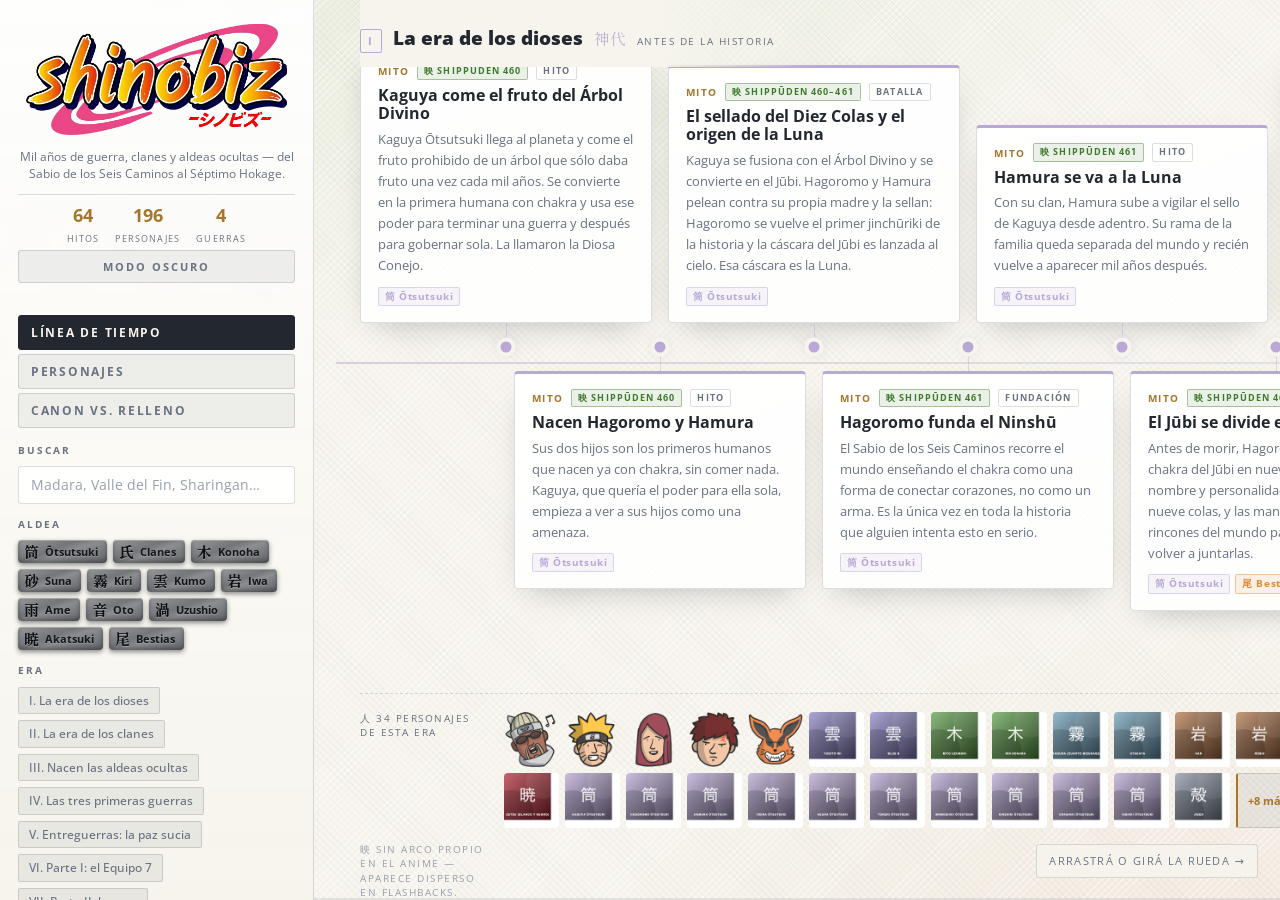
==== shinobiz.html @ 4510649f "Add shinobiz app" ====
<!DOCTYPE html>
<html lang="es">
<head>
<meta charset="utf-8">
<meta name="viewport" content="width=device-width, initial-scale=1">
<title>Shinobiz — la historia del mundo shinobi, de punta a punta</title>
<link rel="preconnect" href="https://fonts.googleapis.com">
<link rel="preconnect" href="https://fonts.gstatic.com" crossorigin>
<link href="https://fonts.googleapis.com/css2?family=Open+Sans:wght@400;500;600;700;800&family=Shippori+Mincho+B1:wght@500;700;800&display=swap" rel="stylesheet">
<script>
  (function(){
    try{
      var t = localStorage.getItem("shinobiz-theme");
      if(!t) t = matchMedia("(prefers-color-scheme: dark)").matches ? "dark" : "light";
      document.documentElement.setAttribute("data-theme", t);
    }catch(e){}
  })();
</script>
<style>
:root{
  /* ===== TEMA CLARO (por defecto) ===== */
  --sumi:#f6f4ec; --ai:#efeae0; --hagane:#5b6472;
  --washi:#232830; --washi-dim:#6a7282; --washi-faint:#98a0ae;
  --shu:#d1462f; --kin:#a5762b;
  --rule:rgba(15,22,38,.14); --rule-strong:rgba(15,22,38,.28); --lane-fade:rgba(15,22,38,.12);
  --card:linear-gradient(160deg,rgba(255,255,255,.96),rgba(255,255,255,.86));
  --card-solid:rgba(255,255,255,.95);
  --chip-bg:rgba(15,22,38,.06); --chip-bg-hover:rgba(15,22,38,.13);
  --active-bg:#232830; --active-fg:#f6f4ec;
  --input-bg:rgba(255,255,255,.92);
  --scroll-track:rgba(15,22,38,.06); --scroll-thumb:rgba(15,22,38,.22); --scroll-thumb-hover:rgba(15,22,38,.4);
  --shadow:rgba(15,20,35,.28);
  --hint-bg:rgba(246,244,236,.94); --code-bg:rgba(15,22,38,.05);
  --track-fill:rgba(15,22,38,.08);
  --face-1:#e3dfd2; --face-2:#c8c2b2; --empty-char:rgba(35,40,48,.10);
  --side-bg:linear-gradient(180deg,rgba(255,255,255,.9),rgba(246,244,236,.98));
  --body-grad:
    repeating-linear-gradient(45deg,rgba(15,22,38,.03) 0 1px,transparent 1px 5px),
    repeating-linear-gradient(-45deg,rgba(255,255,255,.5) 0 1px,transparent 1px 5px),
    radial-gradient(1100px 620px at 30% -10%,rgba(95,160,74,.10),transparent 68%),
    radial-gradient(900px 500px at 95% 108%,rgba(209,70,47,.07),transparent 70%);
  --side:314px;
}
[data-theme="dark"]{
  /* ===== TEMA OSCURO ===== */
  --sumi:#0d1220; --ai:#182342; --hagane:#c3cad4;
  --washi:#e9e5d9; --washi-dim:#a8b0c0; --washi-faint:#6d778c;
  --shu:#d1462f; --kin:#c9a35f;
  --rule:rgba(195,202,212,.16); --rule-strong:rgba(195,202,212,.36); --lane-fade:rgba(195,202,212,.14);
  --card:linear-gradient(150deg,rgba(33,47,86,.96),rgba(19,28,54,.97));
  --card-solid:rgba(24,35,66,.85);
  --chip-bg:rgba(31,44,80,.6); --chip-bg-hover:rgba(31,44,80,.95);
  --active-bg:#e9e5d9; --active-fg:#12182a;
  --input-bg:rgba(31,44,80,.75);
  --scroll-track:rgba(255,255,255,.04); --scroll-thumb:rgba(195,202,212,.22); --scroll-thumb-hover:rgba(195,202,212,.4);
  --shadow:rgba(0,0,0,.8);
  --hint-bg:rgba(13,18,32,.86); --code-bg:rgba(13,18,32,.6);
  --track-fill:rgba(255,255,255,.05);
  --face-1:#2b3a5e; --face-2:#131c36; --empty-char:rgba(195,202,212,.14);
  --side-bg:linear-gradient(180deg,rgba(26,38,70,.82),rgba(13,18,32,.94));
  --body-grad:
    repeating-linear-gradient(45deg,rgba(255,255,255,.014) 0 1px,transparent 1px 5px),
    repeating-linear-gradient(-45deg,rgba(0,0,0,.10) 0 1px,transparent 1px 5px),
    radial-gradient(1100px 620px at 30% -10%,rgba(72,106,190,.20),transparent 68%),
    radial-gradient(900px 500px at 95% 108%,rgba(120,50,45,.15),transparent 70%);
}
*{box-sizing:border-box}
html,body{height:100%}
body{
  margin:0;overflow:hidden;color:var(--washi);
  font-family:"Open Sans",system-ui,sans-serif;line-height:1.6;
  background-color:var(--sumi);
  background-image:var(--body-grad);
  -webkit-font-smoothing:antialiased;
  transition:background-color .25s,color .25s;
}
h1,h2,h3,h4{font-family:"Open Sans",system-ui,sans-serif;font-weight:800;margin:0;line-height:1.15}
:focus-visible{outline:2px solid var(--kin);outline-offset:3px;border-radius:2px}

/* ================= SIDEBAR ================= */
.side{
  position:fixed;top:0;left:0;bottom:0;width:var(--side);z-index:60;
  overflow-y:auto;overscroll-behavior:contain;padding:20px 18px 26px;
  border-right:1px solid var(--rule);
  background:var(--side-bg);
  backdrop-filter:blur(8px);
}
.plate-band{
  position:relative;padding:4px 8px;
}
.plate-band img{display:block;width:100%;height:auto}
.tag{margin:10px 0 0;font-size:11.5px;line-height:1.45;color:var(--washi-dim);text-align:center}
.mini{display:flex;justify-content:center;gap:16px;margin:12px 0 0;padding-top:11px;border-top:1px solid var(--rule)}
.mini div{text-align:center}
.mini b{display:block;font-family:"Open Sans",system-ui,sans-serif;font-size:18px;color:var(--kin);line-height:1}
.mini span{font-size:9px;letter-spacing:.13em;text-transform:uppercase;color:var(--washi-dim)}

.tabs{display:grid;gap:4px;margin:16px 0 15px}
.tab{
  appearance:none;border:1px solid var(--rule);background:var(--chip-bg);color:var(--washi-dim);
  font-family:inherit;font-size:11.5px;font-weight:700;letter-spacing:.15em;text-transform:uppercase;
  padding:9px 12px;border-radius:3px;cursor:pointer;text-align:left;transition:.18s;
}
.tab:hover{color:var(--washi)}
.tab[aria-selected="true"]{background:var(--active-bg);color:var(--active-fg);border-color:var(--active-bg)}

.f-row{margin-bottom:13px}
.f-label{display:block;font-size:9.5px;letter-spacing:.22em;text-transform:uppercase;color:var(--washi-dim);font-weight:700;margin-bottom:8px}
.f-items{display:flex;gap:6px;flex-wrap:wrap}
.search{
  width:100%;background:var(--input-bg);border:1px solid var(--rule);border-radius:3px;
  color:var(--washi);font-family:inherit;font-size:13.5px;padding:9px 12px;
}
.search::placeholder{color:var(--washi-faint)}
.search:focus{border-color:var(--kin);outline:none}

.plate{
  position:relative;display:flex;align-items:center;gap:6px;cursor:pointer;border:none;
  padding:4px 9px 4px 6px;border-radius:4px;font-family:inherit;
  background:linear-gradient(160deg,#dde2e9 0%,#a6afbb 40%,#c9d1da 55%,#8b95a2 100%);
  box-shadow:inset 0 1px 0 rgba(255,255,255,.8),inset 0 -2px 5px rgba(0,0,0,.34),0 2px 5px rgba(0,0,0,.45);
  filter:saturate(.45) brightness(.68);transition:.16s;
}
.plate:hover{filter:saturate(.7) brightness(.88);transform:translateY(-1px)}
.plate .k{font-family:"Shippori Mincho B1",serif;font-size:15px;font-weight:800;color:#0f1522;text-shadow:0 1px 0 rgba(255,255,255,.7);line-height:1}
.plate .n{font-size:10.5px;font-weight:700;color:#1a2233;text-shadow:0 1px 0 rgba(255,255,255,.5)}
.plate[aria-pressed="true"]{
  filter:none;
  box-shadow:inset 0 1px 0 rgba(255,255,255,.9),inset 0 -2px 5px rgba(0,0,0,.34),
    0 0 0 2px var(--vc),0 0 14px -3px var(--vc);
}
.chip{
  cursor:pointer;font-family:inherit;font-size:11.5px;font-weight:500;
  background:var(--chip-bg);border:1px solid var(--rule);color:var(--washi-dim);
  padding:5px 10px;border-radius:2px;transition:.16s;text-align:left;line-height:1.35;
}
.chip:hover{color:var(--washi);border-color:var(--rule-strong)}
.chip[aria-pressed="true"]{background:var(--active-bg);color:var(--active-fg);border-color:var(--active-bg);font-weight:700}
.chip.war[aria-pressed="true"]{background:var(--shu);border-color:var(--shu);color:#fff}
.f-foot{padding-top:12px;border-top:1px solid var(--rule);display:grid;gap:7px}
.count{font-size:11.5px;color:var(--washi-dim)}
.count b{color:var(--kin);font-weight:700}
.linkbtn{
  background:none;border:none;color:var(--washi-dim);font-family:inherit;font-size:11.5px;
  cursor:pointer;text-decoration:underline;text-underline-offset:4px;padding:0;text-align:left;
}
.linkbtn:hover{color:var(--shu)}
.hint{font-size:10.5px;line-height:1.6;color:var(--washi-faint);margin:12px 0 0}
.hint code{color:var(--kin);font-family:ui-monospace,monospace;font-size:10.5px}
.side>footer{margin-top:22px;padding-top:16px;border-top:1px solid var(--rule);font-size:10px;line-height:1.7;color:var(--washi-faint)}

.theme-toggle{
  width:100%;margin-bottom:16px;padding:8px 12px;border-radius:3px;
  border:1px solid var(--rule);background:var(--chip-bg);color:var(--washi-dim);
  font-family:inherit;font-size:11px;font-weight:700;letter-spacing:.18em;text-transform:uppercase;
  cursor:pointer;text-align:center;transition:.18s;
}
.theme-toggle:hover{color:var(--washi);border-color:var(--rule-strong);background:var(--chip-bg-hover)}

/* ================= MAIN ================= */
.main{margin-left:var(--side);height:100vh;position:relative}
.view{height:100%}
.scrollY{height:100%;overflow-y:auto;padding:34px 42px 80px}

/* ---------- LÍNEA HORIZONTAL ---------- */
.track{
  height:100%;overflow-x:auto;overflow-y:hidden;display:flex;align-items:stretch;
  padding:0 46px;cursor:grab;scrollbar-width:thin;
}
.track.grabbing{cursor:grabbing}
.track::-webkit-scrollbar{height:9px}
.track::-webkit-scrollbar-track{background:var(--scroll-track)}
.track::-webkit-scrollbar-thumb{background:var(--scroll-thumb);border-radius:9px}
.track::-webkit-scrollbar-thumb:hover{background:var(--scroll-thumb-hover)}

.era{display:flex;flex-direction:column;flex:0 0 auto}
.era-h{
  position:sticky;left:0;z-index:8;align-self:flex-start;display:flex;align-items:baseline;gap:11px;
  white-space:nowrap;padding:26px 46px 14px 0;
  background:linear-gradient(90deg,var(--sumi) 62%,transparent);
}
.era-h .num{
  font-family:"Open Sans",system-ui,sans-serif;font-size:11px;font-weight:700;letter-spacing:.18em;
  color:var(--era);border:1px solid var(--era);padding:2px 7px;border-radius:2px;
}
.era-h h2{font-size:19px}
.era-h .ek{font-family:"Shippori Mincho B1",serif;font-size:16px;color:var(--era);opacity:.85}
.era-h .ekimg{height:22px;width:auto;border-radius:3px;vertical-align:baseline}
.era-h .ew{font-size:10px;letter-spacing:.15em;text-transform:uppercase;color:var(--washi-dim)}

.lane{
  --cw:292px;            /* ancho de tarjeta */
  --gx:16px;             /* aire entre tarjetas del mismo lado */
  flex:1;position:relative;display:flex;align-items:center;
  padding-bottom:30px;padding-right:calc(var(--cw)/2 + 12px);
}
.lane::before{
  content:"";position:absolute;left:-24px;right:-24px;top:calc(50% - 15px);height:2px;
  background:linear-gradient(90deg,var(--era),var(--lane-fade));opacity:.5;
}
.stop{position:relative;flex:0 0 calc((var(--cw) + var(--gx)) / 2);height:100%}
.stop .dot{
  position:absolute;top:calc(50% - 15px);left:calc(var(--cw)/2);transform:translate(-50%,-50%);
  width:11px;height:11px;border-radius:50%;background:var(--vc);z-index:4;
  box-shadow:0 0 0 4px var(--sumi),0 0 13px -1px var(--vc);
}
.stop .stem{position:absolute;left:calc(var(--cw)/2);width:1px;background:var(--vc);opacity:.4;z-index:2}
.stop.up .stem{bottom:calc(50% + 15px);height:24px}
.stop.down .stem{top:calc(50% - 15px);height:24px}
.stop .card{
  position:absolute;left:0;width:var(--cw);max-height:calc(50vh - 74px);overflow-y:auto;
  background:var(--card);
  border:1px solid var(--rule);border-top:3px solid var(--vc);border-radius:4px;
  padding:15px 17px 16px;
  box-shadow:0 12px 30px -14px var(--shadow);
  opacity:0;transform:translateY(10px);transition:opacity .45s,transform .45s,border-color .2s;
}
.stop .card.in{opacity:1;transform:none}
.stop .card:hover{border-color:var(--rule-strong);border-top-color:var(--vc)}
.stop.up .card{bottom:calc(50% + 39px)}
.stop.down .card{top:calc(50% + 9px)}
.node-meta{display:flex;align-items:center;gap:8px;flex-wrap:wrap;margin-bottom:6px}
.when{font-size:10px;font-weight:700;letter-spacing:.13em;text-transform:uppercase;color:var(--kin);font-variant-numeric:tabular-nums}
.kind{font-size:9px;font-weight:700;letter-spacing:.14em;text-transform:uppercase;color:var(--washi-dim);border:1px solid var(--rule);padding:1px 6px;border-radius:2px}
.ep{font-size:9px;font-weight:700;letter-spacing:.12em;text-transform:uppercase;font-variant-numeric:tabular-nums;color:#3d7a2c;border:1px solid rgba(61,122,44,.4);background:rgba(61,122,44,.1);padding:1px 6px;border-radius:2px}
[data-theme=dark] .ep{color:#8fd977;border-color:rgba(143,217,119,.4);background:rgba(143,217,119,.08)}
.card h3{font-family:"Open Sans",system-ui,sans-serif;font-size:16px;font-weight:700;margin-bottom:6px}
.card p{margin:0;font-size:13.2px;color:var(--washi-dim)}
.vtags{display:flex;gap:5px;flex-wrap:wrap;margin-top:10px}
.vtag{
  font-size:9.5px;font-weight:700;letter-spacing:.06em;padding:1px 6px;border-radius:2px;
  color:var(--tc);border:1px solid color-mix(in srgb,var(--tc) 45%,transparent);
  background:color-mix(in srgb,var(--tc) 12%,transparent);
}

.warband{
  flex:0 0 350px;align-self:stretch;position:relative;z-index:5;margin:64px 26px 34px calc(var(--cw)/2 + 26px);
  display:flex;flex-direction:column;justify-content:center;
  background:linear-gradient(155deg,#2d1013 0%,#3f151a 46%,#210809 100%);
  border:1px solid rgba(209,70,47,.5);border-top:5px solid var(--shu);border-radius:4px;
  padding:24px 24px 26px;overflow:hidden;
  box-shadow:0 18px 44px -18px rgba(209,70,47,.5);
  opacity:0;transform:translateY(14px);transition:opacity .5s,transform .5s;
}
.warband.in{opacity:1;transform:none}
.warband::after{
  content:"戦";position:absolute;right:-18px;bottom:-46px;
  font-family:"Shippori Mincho B1",serif;font-size:210px;color:rgba(209,70,47,.12);line-height:.8;pointer-events:none;
}
.war-tag{align-self:flex-start;font-size:9px;font-weight:700;letter-spacing:.24em;text-transform:uppercase;color:#fff;background:var(--shu);padding:3px 9px;border-radius:2px;margin-bottom:11px}
.warband h3{font-family:"Open Sans",system-ui,sans-serif;font-size:25px;font-weight:800;color:#f6ded9;margin-bottom:10px;position:relative}
.warband p{position:relative;margin:0;font-size:13.6px;color:#e0bfb8}
.warband .sides{position:relative;margin-top:14px;padding-top:12px;border-top:1px solid rgba(209,70,47,.3);font-size:11.5px;color:#c99a92}
.warband .sides b{color:#f0cfc8}

.endcap{flex:0 0 20px}
.progress{position:absolute;left:0;right:0;bottom:0;height:2px;background:var(--track-fill);z-index:20}
.progress i{display:block;height:100%;width:0;background:linear-gradient(90deg,var(--kin),var(--shu))}
.scrollhint{
  position:absolute;right:22px;bottom:22px;z-index:20;font-size:11px;letter-spacing:.12em;
  text-transform:uppercase;color:var(--washi-dim);background:var(--hint-bg);
  border:1px solid var(--rule);padding:7px 12px;border-radius:3px;transition:opacity .4s;pointer-events:none;
}
.scrollhint.gone{opacity:0}

.empty{display:grid;place-content:center;text-align:center;height:100%;color:var(--washi-dim);padding:40px}
.empty .big{font-family:"Shippori Mincho B1",serif;font-size:64px;color:var(--empty-char);display:block;margin-bottom:12px}

/* ---------- CARRILES COMPARABLES: PERSONAJES Y EPISODIOS ---------- */
.charlane{display:flex;align-items:flex-start;gap:16px;padding:18px 46px 0 0;margin-top:6px;border-top:1px dashed var(--rule);position:sticky;left:0;z-index:6}
.episodelane{display:flex;align-items:center;gap:16px;padding:13px 46px 0 0;margin-top:2px;position:sticky;left:0;z-index:6}
.episodelane.muted{color:var(--washi-faint)}
.charlane .ll,.episodelane .ll{
  flex:0 0 128px;font-size:9.5px;letter-spacing:.16em;text-transform:uppercase;
  color:var(--washi-dim);white-space:normal;line-height:1.5;
}
.episodelane.muted .ll{color:var(--washi-faint)}
.cwrap{display:flex;flex-wrap:wrap;gap:6px;max-width:900px}
.cchip{
  font-family:inherit;font-size:11px;font-weight:600;color:var(--washi);
  background:var(--chip-bg);border:1px solid var(--rule);border-left:2px solid var(--vc,var(--rule));
  padding:5px 10px;border-radius:2px;cursor:pointer;transition:.15s;white-space:nowrap;
}
.cchip.face{display:inline-flex;align-items:center;justify-content:center;padding:0;width:55px;height:55px;border-radius:4px;border:none;background:none;appearance:none;-webkit-appearance:none}
.cchip.face img{display:block;width:55px;height:55px;object-fit:cover;border-radius:4px;flex:0 0 auto;pointer-events:none}
.cchip.face:hover{transform:scale(.9);transition:transform .16s cubic-bezier(.34,1.56,.64,1)}
.cchip.face:active{transform:scale(.84)}
.cchip.more{border-left-color:var(--kin);color:var(--kin);font-weight:700}
.cchip.proto{background:color-mix(in srgb,var(--kin) 16%,var(--chip-bg));border-color:color-mix(in srgb,var(--kin) 50%,var(--rule));border-left-color:var(--kin);color:var(--washi);font-weight:800}
.cchip.face.proto{background:none;border:none;position:relative}
.ebar{
  flex:0 0 auto;width:340px;max-width:44vw;height:10px;border-radius:2px;overflow:hidden;
  display:flex;background:var(--track-fill);cursor:pointer;transition:transform .15s;
}
.ebar:hover{transform:scaleY(1.3)}
.ebar i{display:block;height:100%}
.epct{flex:0 0 auto;font-size:11.5px;color:var(--kin);font-weight:700;font-variant-numeric:tabular-nums}

/* ---------- PERSONAJES ---------- */
.vsec{margin-bottom:42px}
.vhead{position:sticky;top:-1px;z-index:10;display:flex;align-items:center;gap:14px;margin-bottom:8px;background:var(--sumi);padding:8px 0 10px;box-shadow:0 8px 14px -16px var(--shadow)}
.vplate{
  flex:0 0 auto;width:48px;height:48px;display:grid;place-items:center;border-radius:5px;
  background:linear-gradient(160deg,#dde2e9 0%,#a6afbb 40%,#c9d1da 55%,#8b95a2 100%);
  box-shadow:inset 0 1px 0 rgba(255,255,255,.85),inset 0 -2px 6px rgba(0,0,0,.35),0 3px 8px rgba(0,0,0,.5);
  font-family:"Open Sans",system-ui,sans-serif;font-size:25px;font-weight:800;color:#0f1522;text-shadow:0 1px 0 rgba(255,255,255,.7);
}
.vhead h2{font-size:21px}
.vhead .sub{font-size:10.5px;letter-spacing:.14em;text-transform:uppercase;color:var(--washi-dim)}
.vdesc{max-width:760px;font-size:13.6px;color:var(--washi-dim);margin:0 0 18px}
.people{display:grid;grid-template-columns:repeat(auto-fill,minmax(146px,1fr));gap:12px}
.pc{
  position:relative;background:var(--card);
  border:1px solid var(--rule);border-bottom:2px solid var(--vc);border-radius:5px;
  padding:14px 11px 13px;text-align:center;transition:.18s;
}
.pc:hover{border-color:var(--rule-strong);transform:translateY(-2px)}
.pc{display:flex;flex-direction:column}
.pc .also{margin-top:auto;padding-top:8px}
.pc.proto{border-color:color-mix(in srgb,var(--kin) 45%,var(--rule));border-bottom-color:var(--kin);box-shadow:0 10px 22px -16px color-mix(in srgb,var(--kin) 55%,transparent)}
.pc.proto .face{box-shadow:inset 0 0 0 2px color-mix(in srgb,var(--kin) 75%,transparent),0 4px 12px -4px rgba(0,0,0,.7)}
.pc .proto-tag{position:absolute;top:8px;right:8px;width:22px;height:22px;display:grid;place-items:center;font-family:"Shippori Mincho B1",serif;font-size:12px;font-weight:800;color:var(--kin);background:color-mix(in srgb,var(--kin) 18%,transparent);border:1px solid color-mix(in srgb,var(--kin) 55%,transparent);border-radius:50%}
.pc .face{
  position:relative;width:80px;height:80px;margin:0 auto 11px;border-radius:6px;overflow:hidden;
}
.pc .face img{position:absolute;inset:0;width:100%;height:100%;object-fit:cover;z-index:2}
.pc .face .ph{
  position:absolute;inset:0;display:grid;place-items:center;z-index:1;
  font-family:"Shippori Mincho B1",serif;font-size:30px;color:color-mix(in srgb,var(--vc) 55%,transparent);
}
.pc .nm{display:block;font-size:12.8px;font-weight:700;line-height:1.35;margin-bottom:3px}
.pc .rl{display:block;font-size:10.5px;line-height:1.45;color:var(--washi-dim)}
.pc .also{display:flex;justify-content:center;gap:4px;font-family:"Shippori Mincho B1",serif;font-size:12px}

/* ---------- CANON VS RELLENO ---------- */
.lede{max-width:640px;margin:0 0 24px;font-size:15px;color:var(--washi-dim)}
.f-stats{display:grid;grid-template-columns:repeat(auto-fit,minmax(112px,1fr));gap:1px;background:var(--rule);border:1px solid var(--rule);margin-bottom:24px;max-width:840px}
.f-stat{background:var(--card-solid);padding:14px 16px}
.f-stat b{display:block;font-family:"Open Sans",system-ui,sans-serif;font-size:23px;line-height:1.15}
.f-stat span{font-size:9.5px;letter-spacing:.16em;text-transform:uppercase;color:var(--washi-dim)}
.legend{display:flex;gap:18px;flex-wrap:wrap;margin-bottom:14px;font-size:12px;color:var(--washi-dim)}
.legend i{display:inline-block;width:10px;height:10px;border-radius:2px;margin-right:6px;vertical-align:-1px}
.grid{display:grid;grid-template-columns:repeat(auto-fill,minmax(15px,1fr));gap:3px;max-width:1000px}
.cell{aspect-ratio:1;border:none;padding:0;border-radius:2px;cursor:pointer;transition:transform .12s,opacity .2s}
.cell:hover{transform:scale(1.7)}
.cell.dim{opacity:.12}
.cell.hl{position:relative;z-index:2;outline:2px solid var(--kin);outline-offset:1px}
.readout{min-height:38px;padding:12px 0 0;margin:10px 0 38px;border-top:1px solid var(--rule);font-size:13px;color:var(--washi-dim);max-width:1000px}
.readout b{color:var(--washi)}
h3.sec{font-size:19px;margin-bottom:15px;padding-bottom:9px;border-bottom:1px solid var(--rule);max-width:1000px}
.arcs{display:grid;gap:7px;max-width:1000px}
.arc{display:flex;gap:15px;padding:12px 15px;background:var(--card-solid);border:1px solid var(--rule);border-left:3px solid #b0333a;border-radius:3px}
.arc .r{flex:0 0 74px;font-size:11.5px;font-weight:700;color:var(--kin);font-variant-numeric:tabular-nums;padding-top:2px}
.arc h4{margin:0 0 3px;font-size:15px;font-weight:700}
.arc p{margin:0;font-size:12.8px;color:var(--washi-dim)}
.rec{display:inline-block;margin-left:8px;font-size:9px;font-weight:700;letter-spacing:.13em;text-transform:uppercase;color:#7ec164;border:1px solid rgba(126,193,100,.45);padding:1px 6px;border-radius:2px;vertical-align:2px}
.plan{margin-top:28px;padding:18px 20px;background:var(--card-solid);border:1px solid var(--rule);border-left:3px solid #5fa04a;border-radius:3px;max-width:1000px}
.plan h4{font-size:16px;margin:0 0 7px}
.plan p{margin:0;font-size:13.4px;color:var(--washi-dim)}
.plan code{display:block;font-family:ui-monospace,monospace;font-size:12px;color:var(--washi-dim);line-height:1.9;word-break:break-word;margin:12px 0 10px;padding:11px 13px;background:var(--code-bg);border-radius:3px}

/* ---------- RESPONSIVE ---------- */
@media (max-width:980px){
  body{overflow:auto}
  .side{position:static;width:auto;height:auto;border-right:none;border-bottom:1px solid var(--rule)}
  .main{margin-left:0;height:auto}
  .tabs{grid-template-columns:1fr 1fr 1fr}
  .tab{text-align:center;font-size:10px;padding:9px 6px}
  .view{height:auto}
  .track{height:74vh;padding:0 20px}
  .scrollY{height:auto;overflow:visible;padding:26px 20px 60px}
  .lane{--cw:238px;--gx:12px}
  .warband{flex:0 0 290px;margin:54px 18px 26px}
  .arc{flex-direction:column;gap:4px}
  .arc .r{flex:none}
}
@media (prefers-reduced-motion:reduce){
  .stop .card,.warband{opacity:1;transform:none;transition:none}
  .track{scroll-behavior:auto}
}
</style>
</head>
<body>

<aside class="side">
  <div class="plate-band"><img src="logo/logo.png" alt="Shinobiz"></div>
  <p class="tag">Mil años de guerra, clanes y aldeas ocultas — del Sabio de los Seis Caminos al Séptimo Hokage.</p>
  <div class="mini">
    <div><b id="s-hitos">—</b><span>hitos</span></div>
    <div><b id="s-chars">—</b><span>personajes</span></div>
    <div><b>4</b><span>guerras</span></div>
  </div>

  <button class="theme-toggle" id="theme-toggle" type="button" aria-pressed="false">Modo oscuro</button>

  <nav class="tabs" role="tablist">
    <button class="tab" role="tab" id="tab-linea" aria-selected="true" aria-controls="view-linea">Línea de tiempo</button>
    <button class="tab" role="tab" id="tab-aldeas" aria-selected="false" aria-controls="view-aldeas">Personajes</button>
    <button class="tab" role="tab" id="tab-relleno" aria-selected="false" aria-controls="view-relleno">Canon vs. relleno</button>
  </nav>

  <div class="panel" id="panel-linea">
    <div class="f-row"><span class="f-label">Buscar</span><input class="search" id="q" type="search" placeholder="Madara, Valle del Fin, Sharingan…" aria-label="Buscar en la línea de tiempo"></div>
    <div class="f-row"><span class="f-label">Aldea</span><div class="f-items" id="f-villages"></div></div>
    <div class="f-row"><span class="f-label">Era</span><div class="f-items" id="f-eras"></div></div>
    <div class="f-row"><span class="f-label">Tipo</span><div class="f-items" id="f-kinds"></div></div>
    <div class="f-row"><span class="f-label">Comparar</span><div class="f-items">
      <button class="chip" id="cmp-chars" type="button" aria-pressed="true">+ Personajes por era</button>
      <button class="chip" id="cmp-eps" type="button" aria-pressed="true">+ Episodios por era</button>
    </div></div>
    <div class="f-foot">
      <span class="count" id="count"></span>
      <button class="linkbtn" id="only-wars">Ver solo las guerras</button>
      <button class="linkbtn" id="clear">Limpiar filtros</button>
    </div>
  </div>

  <div class="panel" id="panel-aldeas" hidden>
    <div class="f-row"><span class="f-label">Buscar</span><input class="search" id="qc" type="search" placeholder="Kimimaro, jinchūriki, Espadachín…" aria-label="Buscar personaje"></div>
    <div class="f-row"><span class="f-label">Afiliación</span><div class="f-items" id="f-affil"></div></div>
    <div class="f-foot">
      <span class="count" id="ccount"></span>
      <button class="linkbtn" id="clear-c">Limpiar filtros</button>
      <button class="linkbtn" id="copy-faces">Copiar nombres de archivo</button>
    </div>
    <p class="hint">Guardá cada retrato en <code>img/</code> con el nombre de archivo que corresponde y aparece solo en su ficha. Sin imagen, queda el kanji de la aldea.</p>
  </div>

  <div class="panel" id="panel-relleno" hidden>
    <div class="f-row"><span class="f-label">Serie</span><div class="f-items" id="f-serie"></div></div>
    <div class="f-row"><span class="f-label">Ver</span><div class="f-items" id="f-mode"></div></div>
    <p class="hint">Clasificación canon / mixto / relleno según el registro episodio por episodio de animefillerlist.com.</p>
  </div>

  <footer>Shinobiz · cronología de referencia del universo de Naruto. Fechas relativas al inicio de la Parte I (Año 0).<br>La clasificación canon / mixto / relleno sigue el registro episodio por episodio de animefillerlist.com.</footer>
</aside>

<main class="main">
  <section class="view" id="view-linea" role="tabpanel" aria-labelledby="tab-linea">
    <div class="track" id="timeline" tabindex="0" aria-label="Línea de tiempo horizontal"></div>
    <div class="scrollhint" id="scrollhint">Arrastrá o girá la rueda →</div>
    <div class="progress"><i id="prog"></i></div>
  </section>

  <section class="view" id="view-aldeas" role="tabpanel" aria-labelledby="tab-aldeas" hidden>
    <div class="scrollY" id="villages"></div>
  </section>

  <section class="view" id="view-relleno" role="tabpanel" aria-labelledby="tab-relleno" hidden>
    <div class="scrollY">
      <p class="lede">El anime tiene 720 episodios. El manga de Kishimoto, bastante menos. Esto es cuánto de cada serie sigue la historia real y cuánto podés saltear sin perder nada.</p>
      <div class="f-stats" id="f-stats"></div>
      <div class="legend">
        <span><i style="background:#5fa04a"></i>Canon del manga</span>
        <span><i style="background:#c9a35f"></i>Mixto (mirá igual)</span>
        <span><i style="background:#b0333a"></i>Relleno</span>
        <span><i style="background:#6f9fb8"></i>Canon del anime</span>
      </div>
      <div class="grid" id="grid"></div>
      <div class="readout" id="readout">Pasá el mouse o tocá un episodio para ver de qué tipo es.</div>
      <h3 class="sec">Los bloques de relleno, uno por uno</h3>
      <div class="arcs" id="arcs"></div>
      <div class="plan">
        <h4>Tu ruta sin relleno</h4>
        <p id="plan-txt"></p>
        <code id="plan-code"></code>
        <button class="linkbtn" id="copy-plan">Copiar la lista de episodios</button>
      </div>
    </div>
  </section>
</main>

<script>
const V = {
  otsutsuki:{n:"Ōtsutsuki",   k:"筒", c:"#b9a8d6", sub:"Clan celestial",       d:"No son shinobi: son el origen. Llegaron del cielo a cosechar el chakra del planeta y dejaron atrás a los dos linajes que se pelearon durante mil años."},
  clanes:{   n:"Clanes",      k:"氏", c:"#9aa3b0", sub:"Era sin aldeas",       d:"Antes de las aldeas había clanes mercenarios que se alquilaban a los países. Sin bandera, sin escuela, sin infancia."},
  konoha:{   n:"Konoha",      k:"木", c:"#5fa04a", sub:"País del Fuego",       d:"La primera aldea oculta. Nació de un pacto entre los dos clanes que más se odiaban, y esa contradicción la persiguió toda su historia."},
  suna:{     n:"Suna",        k:"砂", c:"#d9a441", sub:"País del Viento",      d:"La más chica de las cinco grandes y la más castigada por el presupuesto de su propio daimyō. De ahí salieron sus armas humanas."},
  kiri:{     n:"Kiri",        k:"霧", c:"#6f9fb8", sub:"País del Agua",        d:"La Aldea de la Niebla Sangrienta: graduarse era matar a un compañero de clase, y tener un kekkei genkai era motivo de purga."},
  kumo:{     n:"Kumo",        k:"雲", c:"#8f86c9", sub:"País del Rayo",        d:"La potencia militar más agresiva del continente. Coleccionó jinchūriki y linajes por la fuerza durante décadas."},
  iwa:{      n:"Iwa",         k:"岩", c:"#b0754a", sub:"País de la Tierra",    d:"Rival histórico de Konoha. Perdió una generación entera contra Minato y no lo olvidó nunca."},
  ame:{      n:"Ame",         k:"雨", c:"#4d86a8", sub:"País de la Lluvia",    d:"País chico y neutral, usado como campo de batalla por las tres grandes. De ese barro salieron Akatsuki y Pain."},
  oto:{      n:"Oto",         k:"音", c:"#a15fbb", sub:"Fundada por Orochimaru",d:"No es una aldea: es un laboratorio con bandana. Existe para conseguirle cuerpos a su fundador."},
  uzushio:{  n:"Uzushio",     k:"渦", c:"#d1603f", sub:"País del Remolino",    d:"Aldea del clan Uzumaki, maestros del fūinjutsu. Tres aldeas se aliaron para borrarla del mapa por miedo a sus sellos."},
  taki:{     n:"Taki",        k:"滝", c:"#3f9c86", sub:"País de la Cascada",   d:"Aldea menor pero rica y muy cerrada. Guardó al Nanabi y produjo al shinobi más viejo de Akatsuki."},
  akatsuki:{ n:"Akatsuki",    k:"暁", c:"#b02a37", sub:"Organización",         d:"Nació como movimiento pacifista de tres huérfanos de la lluvia. Terminó siendo el brazo ejecutor de un plan para dormir al mundo entero."},
  biju:{     n:"Bestias",      k:"尾", c:"#e08a3c", sub:"Las nueve con cola",    d:"No son animales: son chakra con nombre, personalidad y memoria. Hagoromo las separó del Jūbi y las repartió por el mundo para que nadie pudiera volver a juntarlas. Todos lo intentaron igual."},
  kara:{     n:"Kara",         k:"殻", c:"#8b96a6", sub:"Organización, era Boruto", d:"La organización de la generación siguiente: cuerpos modificados con ciencia en lugar de linaje heredado. Su líder no es del todo humano."}
};

const ERAS = [
  {id:"origen",       num:"I",    t:"La era de los dioses",        k:"神代", c:"#b9a8d6", when:"Antes de la historia"},
  {id:"clanes",       num:"II",   t:"La era de los clanes",        k:"戦国", c:"#9aa3b0", when:"≈ 100 a 60 años antes"},
  {id:"aldeas",       num:"III",  t:"Nacen las aldeas ocultas",    k:"隠里", c:"#5fa04a", when:"≈ 60 a 50 años antes"},
  {id:"guerras",      num:"IV",   t:"Las tres primeras guerras",   k:"大戦", c:"#d1462f", when:"≈ 45 a 20 años antes"},
  {id:"entreguerras", num:"V",    t:"Entreguerras: la paz sucia",  k:"影",   c:"#c9a35f", when:"≈ 20 a 4 años antes"},
  {id:"parte1",       num:"VI",   t:"Parte I: el Equipo 7",        k:"起",   c:"#5fa04a", when:"Año 0 a 1"},
  {id:"parte2",       num:"VII",  t:"Parte II: la caza",           k:"承",   c:"#8f86c9", when:"Año 3"},
  {id:"cuarta",       num:"VIII", t:"Cuarta Guerra y después",     k:"終",   c:"#d1462f", when:"Año 4 en adelante"}
];

const KINDS = {
  hito:      "Hito",
  fundacion: "Fundación",
  batalla:   "Batalla",
  muerte:    "Ruptura",
  guerra:    "Guerra"
};

const T = [
/* ---- I. ORIGEN ---- */
{e:"origen",k:"hito",w:"Mito",v:["otsutsuki"],ep:"Shippūden 460",t:"Kaguya come el fruto del Árbol Divino",
 d:"Kaguya Ōtsutsuki llega al planeta y come el fruto prohibido de un árbol que sólo daba fruto una vez cada mil años. Se convierte en la primera humana con chakra y usa ese poder para terminar una guerra y después para gobernar sola. La llamaron la Diosa Conejo."},
{e:"origen",k:"hito",w:"Mito",v:["otsutsuki"],ep:"Shippūden 460",t:"Nacen Hagoromo y Hamura",
 d:"Sus dos hijos son los primeros humanos que nacen ya con chakra, sin comer nada. Kaguya, que quería el poder para ella sola, empieza a ver a sus hijos como una amenaza."},
{e:"origen",k:"batalla",w:"Mito",v:["otsutsuki"],ep:"Shippūden 460–461",t:"El sellado del Diez Colas y el origen de la Luna",
 d:"Kaguya se fusiona con el Árbol Divino y se convierte en el Jūbi. Hagoromo y Hamura pelean contra su propia madre y la sellan: Hagoromo se vuelve el primer jinchūriki de la historia y la cáscara del Jūbi es lanzada al cielo. Esa cáscara es la Luna."},
{e:"origen",k:"fundacion",w:"Mito",v:["otsutsuki"],ep:"Shippūden 461",t:"Hagoromo funda el Ninshū",
 d:"El Sabio de los Seis Caminos recorre el mundo enseñando el chakra como una forma de conectar corazones, no como un arma. Es la única vez en toda la historia que alguien intenta esto en serio."},
{e:"origen",k:"hito",w:"Mito",v:["otsutsuki"],ep:"Shippūden 461",t:"Hamura se va a la Luna",
 d:"Con su clan, Hamura sube a vigilar el sello de Kaguya desde adentro. Su rama de la familia queda separada del mundo y recién vuelve a aparecer mil años después."},
{e:"origen",k:"hito",w:"Mito",v:["otsutsuki","biju"],ep:"Shippūden 463",t:"El Jūbi se divide en nueve",
 d:"Antes de morir, Hagoromo separa el chakra del Jūbi en nueve criaturas con nombre y personalidad propia, de una a nueve colas, y las manda a distintos rincones del mundo para que nadie pueda volver a juntarlas."},
{e:"origen",k:"muerte",w:"Mito",v:["otsutsuki"],ep:"Shippūden 462–463",t:"Indra y Asura: empieza el ciclo de odio",
 d:"Hagoromo elige como heredero a Asura, el hijo débil que entendió que la fuerza está en los demás, y no a Indra, el genio que podía todo solo. Indra ataca. Sus dos linajes se reencarnan una y otra vez durante siglos: los Uchiha descienden de uno, los Senju y los Uzumaki del otro."},

/* ---- II. CLANES ---- */
{e:"clanes",k:"hito",w:"≈ 100 años antes",v:["clanes"],t:"El Ninshū se convierte en ninjutsu",
 d:"Lo que Hagoromo enseñó como forma de entenderse termina vendido por metro cuadrado. Los clanes se alquilan a los países como mercenarios y el continente entra en guerra permanente. Los chicos entran al campo de batalla a los seis años."},
{e:"clanes",k:"hito",w:"≈ 100 años antes",v:["uzushio","clanes"],ep:"Shippūden 497–498",t:"Uzushiogakure y el clan Uzumaki",
 d:"En el País del Remolino, el clan Uzumaki desarrolla el fūinjutsu más avanzado del mundo. Son parientes lejanos de los Senju, viven mucho más que cualquier otro y tienen reservas de chakra descomunales. Ese poder les gana enemigos."},
{e:"clanes",k:"hito",w:"≈ 80 años antes",v:["clanes","konoha"],ep:"Shippūden 254–256",t:"Senju contra Uchiha",
 d:"Los dos clanes más fuertes del continente. Ningún daimyō podía contratar a los dos al mismo tiempo, así que siempre se los contrataba enfrentados. La rivalidad no era ideológica: era el modelo de negocio."},
{e:"clanes",k:"hito",w:"≈ 75 años antes",v:["clanes","konoha"],ep:"Shippūden 254",t:"Hashirama y Madara en la orilla del río",
 d:"Dos chicos que tiran piedras al agua y se cuentan el mismo sueño: un lugar donde los pibes no tengan que morir. Ninguno de los dos sabe todavía que son los herederos de los clanes que el otro tiene que matar."},
{e:"clanes",k:"muerte",w:"≈ 75 años antes",v:["clanes","konoha"],ep:"Shippūden 254–255",t:"Los hermanos muertos",
 d:"Hashirama pierde a Kawarama e Itama. Madara pierde a tres de sus cuatro hermanos. El sueño del río se rompe: cada uno vuelve a su clan y se convierte exactamente en lo que no quería ser."},
{e:"clanes",k:"hito",w:"≈ 70 años antes",v:["konoha"],ep:"Shippūden 256",t:"Madara y el Mangekyō Eterno",
 d:"Madara despierta el Mangekyō Sharingan con la muerte de sus seres queridos y, cuando la ceguera avanza, Izuna le entrega sus propios ojos al morir. Es el primer Mangekyō Eterno de la historia y el precio es siempre el mismo: alguien de tu sangre."},
{e:"clanes",k:"batalla",w:"≈ 62 años antes",v:["konoha","clanes"],ep:"Shippūden 255",t:"Hashirama se apuñala frente a Madara",
 d:"Para probar que la tregua es sincera, Hashirama se ofrece a matarse delante de Madara. Madara lo frena. Ese gesto —no una victoria— es lo que hace posible la primera aldea."},

/* ---- III. ALDEAS ---- */
{e:"aldeas",k:"fundacion",w:"≈ 60 años antes",v:["konoha","clanes"],ep:"Shippūden 254–256",t:"Se funda Konohagakure",
 d:"Senju y Uchiha firman la paz y levantan la primera aldea oculta de la historia. Se crea el cargo de Hokage y Hashirama es elegido. Por primera vez los chicos van a una escuela en vez de a un campo de batalla."},
{e:"aldeas",k:"fundacion",w:"≈ 58 años antes",v:["suna","kiri","kumo","iwa"],ep:"Shippūden 254",t:"Las otras cuatro grandes copian el modelo",
 d:"Kumo, Iwa, Kiri y Suna se organizan igual: una aldea oculta por país, un Kage al mando, un daimyō que paga. Nace el sistema shinobi tal como lo conocemos, con sus cinco potencias y decenas de aldeas menores en el medio."},
{e:"aldeas",k:"hito",w:"≈ 57 años antes",v:["konoha","suna","kiri","kumo","iwa","biju"],ep:"Shippūden 254–255",t:"La Cumbre de los Cinco Kage y el reparto de las bestias",
 d:"Hashirama, que capturó a casi todas las bestias con cola, las reparte entre las cinco aldeas para equilibrar el poder militar. La idea era evitar una guerra. El resultado fue convertir a nueve personas en armas con nombre y apellido."},
{e:"aldeas",k:"muerte",w:"≈ 55 años antes",v:["konoha"],ep:"Shippūden 255–256",t:"Madara deserta y muere en el Valle del Fin",
 d:"Madara no acepta que su clan quede relegado bajo un Hokage Senju, se va de la aldea y vuelve con el Kyūbi bajo control. Hashirama lo derrota en una batalla que parte la montaña en dos y deja el Valle del Fin. Madara se hace el muerto y desaparece cuarenta años."},
{e:"aldeas",k:"hito",w:"≈ 50 años antes",v:["konoha"],ep:"Shippūden 254",t:"Tobirama, Segundo Hokage",
 d:"Muerto Hashirama, su hermano organiza todo lo que hoy define a un shinobi: la Academia, los equipos de tres con un jōnin, el sistema de rangos, la ANBU. También crea la Policía Militar Uchiha, que suena a honor y funciona como vigilancia."},
{e:"aldeas",k:"hito",w:"≈ 48 años antes",v:["konoha","uzushio","biju"],ep:"Shippūden 497–498",t:"Mito Uzumaki, la primera jinchūriki del Kyūbi",
 d:"La esposa de Hashirama sella al Zorro de Nueve Colas dentro suyo con el fūinjutsu de su clan. A partir de ahí, el Kyūbi pasa de una mujer Uzumaki a la siguiente: Mito, después Kushina, después Naruto."},

/* ---- IV. GUERRAS ---- */
{e:"guerras",k:"guerra",w:"≈ 45 años antes",v:["konoha","suna","kiri","kumo","iwa"],t:"Primera Guerra Mundial Shinobi",
 num:"I", sides:"Las cinco grandes aldeas, todas contra todas",
 d:"El sistema de aldeas no terminó con las guerras: las hizo más grandes. Lo que antes eran escaramuzas entre clanes ahora son ejércitos nacionales enteros chocando en frentes que abarcan varios países."},
{e:"guerras",k:"muerte",w:"≈ 45 años antes",v:["konoha","kumo"],ep:"Shippūden 254",t:"Tobirama se sacrifica y nombra a Hiruzen",
 d:"Rodeado por el Escuadrón Kinkaku de Kumo, Tobirama se queda a pelear solo para que su equipo escape. Antes de irse designa Tercer Hokage a Hiruzen Sarutobi, el más joven del grupo."},
{e:"guerras",k:"muerte",w:"≈ 42 años antes",v:["uzushio","konoha"],ep:"Shippūden 497–498",t:"La destrucción de Uzushiogakure",
 d:"Varias aldeas se alían para arrasar el País del Remolino: el fūinjutsu Uzumaki les daba demasiado miedo. Los sobrevivientes se dispersan por el mundo. Konoha, aliada del clan, lleva el espiral Uzumaki en el uniforme desde entonces."},

{e:"guerras",k:"guerra",w:"≈ 35 años antes",v:["ame","konoha","suna","iwa"],t:"Segunda Guerra Mundial Shinobi",
 num:"II", sides:"Konoha, Iwa y Suna sobre el País de la Lluvia",
 d:"El campo de batalla principal es Amegakure, un país chico y neutral que queda justo en el medio de las tres potencias. La lluvia se convierte en un cementerio de huérfanos y de shinobi de bandera ajena."},
{e:"guerras",k:"batalla",w:"≈ 35 años antes",v:["konoha","ame"],ep:"Shippūden 133",t:"Nacen los Sannin",
 d:"Jiraiya, Tsunade y Orochimaru sobreviven tres días contra Hanzō de la Salamandra. Hanzō les perdona la vida y los bautiza los Tres Ninja Legendarios. Es el único elogio que un enemigo les hizo en toda su carrera."},
{e:"guerras",k:"hito",w:"≈ 33 años antes",v:["ame","konoha"],ep:"Shippūden 132–133",t:"Jiraiya entrena a Yahiko, Nagato y Konan",
 d:"Tres huérfanos de la lluvia le piden comida y él se queda tres años a enseñarles a sobrevivir. Se va convencido de que Nagato es el elegido de la profecía. Tenía razón, pero no como pensaba."},
{e:"guerras",k:"muerte",w:"≈ 32 años antes",v:["konoha"],ep:"Naruto 84–85",t:"Tsunade pierde a Nawaki y a Dan",
 d:"Su hermano menor y después el hombre que amaba mueren con el mismo sueño en la boca: ser Hokage. Tsunade desarrolla fobia a la sangre, abandona la aldea y se pasa décadas apostando y perdiendo."},
{e:"guerras",k:"hito",w:"≈ 30 años antes",v:["suna"],ep:"Shippūden 138",t:"Suna y las armas humanas",
 d:"Chiyo entrena a su nieto Sasori en el arte de las marionetas y desarrolla venenos para el frente. Sasori termina desertando y convirtiendo su propio cuerpo en marioneta para no envejecer nunca más."},

{e:"guerras",k:"guerra",w:"≈ 25 años antes",v:["konoha","iwa","kumo","suna","kiri"],ep:"Shippūden 119–120",t:"Tercera Guerra Mundial Shinobi",
 num:"III", sides:"Konoha contra Iwa, Kumo y Suna al mismo tiempo",
 d:"La más brutal de las tres. Konoha queda peleando en varios frentes a la vez y manda al combate a chicos de once y doce años con rango de jōnin. La generación de Kakashi es la que se rompe acá."},
{e:"guerras",k:"hito",w:"≈ 24 años antes",v:["konoha","iwa"],ep:"Shippūden 119–120",t:"Minato, el Rayo Amarillo de Konoha",
 d:"Un solo hombre liquida un batallón entero de Iwa con jutsu de teletransporte. Iwa emite una orden permanente para sus tropas: si lo ven, huyan. Es la única vez que una aldea admite por escrito que no puede con alguien."},
{e:"guerras",k:"batalla",w:"≈ 24 años antes",v:["konoha","iwa"],ep:"Shippūden 119–120",t:"El puente Kannabi: muere Obito",
 d:"Obito Uchiha queda aplastado por una roca salvando a Kakashi y le regala su Sharingan como regalo de ascenso a jōnin. Kakashi vive con ese ojo el resto de su vida. Obito, en realidad, no muere."},
{e:"guerras",k:"muerte",w:"≈ 24 años antes",v:["konoha","kiri"],ep:"Shippūden 120",t:"La muerte de Rin",
 d:"Kiri convierte a Rin en jinchūriki del Sanbi para usarla como bomba dentro de Konoha. Para evitarlo, ella se atraviesa sola con el Chidori de Kakashi. Obito ve la escena desde lejos, despierta el Mangekyō y decide que este mundo no vale la pena."},
{e:"guerras",k:"hito",w:"≈ 23 años antes",v:["kiri"],ep:"Naruto 9",t:"Kiri se gana el nombre de Niebla Sangrienta",
 d:"Bajo el Cuarto Mizukage, el examen final de la Academia consiste en matar a un compañero de clase, y los clanes con kekkei genkai son perseguidos y purgados. Un chico que ni siquiera era alumno entra y mata a los cien graduandos: Zabuza Momochi."},
{e:"guerras",k:"fundacion",w:"≈ 22 años antes",v:["akatsuki","ame"],ep:"Shippūden 132",t:"Nace Akatsuki",
 d:"Yahiko, Nagato y Konan fundan una organización para terminar con las guerras en el País de la Lluvia sin depender de ninguna gran aldea. Al principio es un grupo pacifista con mucha gente joven y ninguna capa negra con nubes rojas."},
{e:"guerras",k:"muerte",w:"≈ 21 años antes",v:["akatsuki","ame","konoha"],ep:"Shippūden 132",t:"Yahiko muere y nace Pain",
 d:"Hanzō, aliado con Danzō de Konoha, tiende una trampa: o Nagato mata a Yahiko o muere Konan. Yahiko se tira sobre el kunai que sostiene su amigo. Nagato despierta los Caminos del Dolor, arrasa a las tropas de Hanzō y decide que la paz sólo llega con el miedo."},
{e:"guerras",k:"hito",w:"≈ 20 años antes",v:["konoha"],ep:"Shippūden 120",t:"Minato, Cuarto Hokage, y el fin de la guerra",
 d:"La guerra termina con Konoha exhausta pero de pie. Minato asume como Cuarto Hokage y se casa con Kushina Uzumaki, la jinchūriki del Kyūbi. Duran tres años."},

/* ---- V. ENTREGUERRAS ---- */
{e:"entreguerras",k:"batalla",w:"Año −12",v:["konoha","uzushio","biju"],ep:"Naruto 1 · Shippūden 249",t:"El ataque del Kyūbi a Konoha",
 d:"La noche del parto de Naruto, un enmascarado saca al Kyūbi del sello debilitado de Kushina y lo suelta sobre la aldea. Minato y Kushina mueren sellando al zorro dentro de su hijo recién nacido. Hiruzen vuelve al cargo y a Naruto le queda el pueblo entero mirándolo mal sin explicarle por qué."},
{e:"entreguerras",k:"muerte",w:"Año −9",v:["konoha","kumo"],ep:"Naruto 79",t:"El incidente Hyūga",
 d:"Kumo intenta secuestrar a Hinata para robar el Byakugan. Konoha mata al secuestrador y Kumo exige el cuerpo de Hiashi como compensación. Hizashi, su hermano gemelo de la rama secundaria, va en su lugar y muere. La marca del pájaro enjaulado queda expuesta como lo que es."},
{e:"entreguerras",k:"hito",w:"Año −8",v:["konoha","oto"],ep:"Naruto 69",t:"Orochimaru deserta",
 d:"Hiruzen descubre su laboratorio de experimentos con cuerpos humanos y no es capaz de matar a su propio alumno. Orochimaru se va, funda Otogakure y empieza a buscar el recipiente perfecto para su inmortalidad."},
{e:"entreguerras",k:"muerte",w:"Año −4",v:["konoha","akatsuki"],ep:"Naruto 84–85",t:"La masacre del clan Uchiha",
 d:"El clan prepara un golpe de estado y Konoha decide exterminarlo antes. Itachi, agente doble de trece años, elige la aldea sobre su sangre y mata a todos en una noche, incluidos sus padres. Deja vivo a Sasuke y se hace odiar por él para que tenga una razón para vivir."},
{e:"entreguerras",k:"hito",w:"Año −6",v:["suna","biju"],ep:"Naruto 78–80",t:"Gaara, el arma de Suna",
 d:"El Cuarto Kazekage sella al Ichibi en su hijo antes de nacer y después manda a matarlo varias veces para probar si sirve. La última vez manda a Yashamaru, el único que lo quería. Gaara sobrevive a todo menos a eso."},
{e:"entreguerras",k:"hito",w:"Año −3",v:["kiri"],ep:"Shippūden 113 · 485",t:"Kiri se rebela contra Yagura",
 d:"La aldea entra en guerra civil contra su propio Mizukage, que estaba bajo genjutsu de Obito sin que nadie lo supiera. Mei Terumī lidera la resistencia. Zabuza intenta su propio golpe, fracasa y se vuelve un ninja renegado con un chico llamado Haku atrás."},

/* ---- VI. PARTE I ---- */
{e:"parte1",k:"hito",w:"Año 0",v:["konoha"],ep:"Naruto 3–5",t:"Se forma el Equipo 7",
 d:"Naruto, Sasuke y Sakura quedan bajo Kakashi Hatake. El examen de las campanas les enseña la única regla que importa: el que abandona a un compañero es peor que basura."},
{e:"parte1",k:"batalla",w:"Año 0",v:["konoha","kiri"],ep:"Naruto 7–19",t:"País de las Olas: Zabuza y Haku",
 d:"Primera misión seria y primera lección incómoda: Haku no era un villano, era un chico descartado por su aldea que eligió ser el arma de la única persona que lo miró. Naruto entiende ahí lo que el sistema shinobi le hace a la gente."},
{e:"parte1",k:"hito",w:"Año 0",v:["konoha","suna","oto"],ep:"Naruto 20–67",t:"Exámenes Chūnin",
 d:"El examen es también una vidriera política entre aldeas. Orochimaru se infiltra, le marca el cuello a Sasuke con el Sello Maldito y planta la semilla de todo lo que viene después."},
{e:"parte1",k:"batalla",w:"Año 0",v:["konoha","suna","oto"],ep:"Naruto 68–80",t:"Invasión de Konoha y muerte del Tercero",
 d:"Suna y Oto atacan durante la final. Orochimaru revive a Hashirama y Tobirama para pelear contra su propio maestro. Hiruzen no puede matarlo pero le sella los brazos para siempre, y muere haciéndolo. Suna descubre que su Kazekage ya estaba muerto y cambia de bando."},
{e:"parte1",k:"hito",w:"Año 1",v:["konoha"],ep:"Naruto 83–100",t:"Tsunade, Quinta Hokage",
 d:"Jiraiya y Naruto la encuentran apostando en un pueblo perdido. Vuelve a la aldea, cura lo que dejó la invasión y acepta el sombrero que le costó la vida a su hermano y a Dan."},
{e:"parte1",k:"batalla",w:"Año 1",v:["konoha","oto"],ep:"Naruto 133–135",t:"Sasuke deserta: otra vez el Valle del Fin",
 d:"Sasuke se va con Orochimaru buscando poder para matar a Itachi. Naruto lo alcanza y pelean sobre las estatuas de Hashirama y Madara, en el mismo lugar y con los mismos linajes. El ciclo de Indra y Asura se repite exacto."},
{e:"parte1",k:"hito",w:"Año 1",v:["konoha"],ep:"Naruto 135",t:"Naruto se va con Jiraiya",
 d:"Dos años y medio de entrenamiento fuera de la aldea. Sakura entrena con Tsunade y se convierte en médico. Sasuke entrena con Orochimaru. Cada uno se prepara para una pelea distinta."},

/* ---- VII. PARTE II ---- */
{e:"parte2",k:"batalla",w:"Año 3",v:["suna","akatsuki","konoha","biju"],ep:"Shippūden 1–8",t:"Akatsuki empieza a cazar bestias con cola",
 d:"Deidara y Sasori capturan a Gaara, ya Quinto Kazekage, y le extraen al Ichibi: eso lo mata. Chiyo lo revive entregando su propia vida, y muere reparando lo que su generación le hizo a la anterior."},
{e:"parte2",k:"muerte",w:"Año 3",v:["konoha","akatsuki"],ep:"Shippūden 80",t:"Muere Asuma Sarutobi",
 d:"Hidan y Kakuzu emboscan al Equipo 10. Shikamaru arma después la venganza más fría y mejor planeada de toda la serie, y entierra a Hidan vivo en el bosque de su clan."},
{e:"parte2",k:"batalla",w:"Año 3",v:["konoha","akatsuki","oto"],ep:"Shippūden 136–138",t:"Itachi contra Sasuke",
 d:"Itachi pelea enfermo, medicado y decidido a morir de pie frente a su hermano. Le transfiere sus ojos y el Susanoo lo protege del Sello Maldito. Sasuke se entera de la verdad recién después, y es lo peor que le podían hacer."},
{e:"parte2",k:"muerte",w:"Año 3",v:["konoha","ame","akatsuki"],ep:"Shippūden 127–133",t:"Muere Jiraiya en Amegakure",
 d:"Va solo a investigar quién es el líder de Akatsuki, descubre que es Nagato y muere en el agua escribiendo un último mensaje en la espalda de un sapo. Ese código es lo único que le deja a Naruto, y alcanza."},
{e:"parte2",k:"batalla",w:"Año 3",v:["konoha","ame","akatsuki"],ep:"Shippūden 152–169",t:"Invasión de Pain: Konoha desaparece del mapa",
 d:"Nagato borra la aldea entera con un solo jutsu. Naruto vuelve, lo derrota y después hace algo que nadie esperaba: se sienta a hablar con él. Nagato entrega su vida para revivir a todos los que mató. Es la primera vez que el ciclo se corta con palabras."},
{e:"parte2",k:"hito",w:"Año 3",v:["konoha","kumo","iwa","kiri","suna"],ep:"Shippūden 197–222",t:"Cumbre de los Cinco Kage",
 d:"Los cinco Kage se juntan para decidir qué hacer con Akatsuki. Sasuke irrumpe buscando a Danzō, Danzō huye y muere confesando lo que le hizo a los Uchiha, y las cinco aldeas declaran por primera vez una alianza militar conjunta."},
{e:"parte2",k:"hito",w:"Año 3",v:["konoha","kumo","biju"],ep:"Shippūden 243–253",t:"Naruto domina a Kurama",
  d:"En la Isla Tortuga, con Killer Bee como maestro, Naruto enfrenta su propio odio y termina haciendo las paces con el zorro que le arruinó la infancia. En el camino se encuentra con el chakra que Kushina le dejó guardado dieciséis años."},

/* ---- VIII. CUARTA ---- */
{e:"cuarta",k:"guerra",w:"Año 4",v:["konoha","suna","kiri","kumo","iwa","akatsuki"],ep:"Shippūden 261–394",t:"Cuarta Guerra Mundial Shinobi",
 num:"IV", sides:"Las cinco aldeas unidas contra Akatsuki y el Ejército del Edo Tensei",
 d:"Por primera vez en la historia las cinco grandes pelean del mismo lado: ochenta mil shinobi en una sola Alianza, divididos por especialidad y no por bandera. Enfrente, un ejército de muertos revividos y un plan para meter a la humanidad entera en un sueño."},
{e:"cuarta",k:"batalla",w:"Año 4",v:["konoha","akatsuki","oto"],ep:"Shippūden 266–291",t:"El ejército de los muertos",
 d:"Kabuto revive con Edo Tensei a Kages, Akatsuki caídos, jinchūriki y a los Siete Espadachines de la Niebla. Pelear contra tus propios maestros y tus propios muertos es la parte más cruel de la guerra. Itachi, revivido, rompe la técnica desde adentro."},
{e:"cuarta",k:"batalla",w:"Año 4",v:["konoha","akatsuki","biju"],ep:"Shippūden 329–345",t:"Renace el Diez Colas",
 d:"Obito y Madara reúnen a las nueve bestias y reconstruyen al Jūbi por primera vez en mil años. Los dos llegan a ser su jinchūriki. La guerra deja de ser entre aldeas y pasa a ser el mundo contra dos personas."},
{e:"cuarta",k:"hito",w:"Año 4",v:["konoha"],ep:"Shippūden 363",t:"Vuelven los cuatro Hokage",
 d:"Orochimaru revive a Hashirama, Tobirama, Hiruzen y Minato, y esta vez del lado de la Alianza. Sasuke los escucha explicar por qué se fundó la aldea y decide, ahí mismo, que en vez de destruirla la va a dirigir."},
{e:"cuarta",k:"batalla",w:"Año 4",v:["otsutsuki","konoha"],ep:"Shippūden 459–466",t:"Kaguya Ōtsutsuki",
 d:"Zetsu Negro traiciona a Madara y lo usa de recipiente para revivir a su madre. El Equipo 7 completo, con Kakashi y Sakura, pelea contra la diosa original. Hagoromo le da a Naruto y a Sasuke el poder del Sol y la Luna, y entre los dos la vuelven a sellar."},
{e:"cuarta",k:"batalla",w:"Año 4",v:["konoha"],ep:"Shippūden 476–479",t:"Valle del Fin, por última vez",
 d:"Sasuke quiere ser el villano del mundo entero para unirlo en el odio hacia él. Naruto se niega a dejarlo ir. Pelean hasta quedar tirados sin un brazo cada uno, y ahí, tirados, hablan. El ciclo de Indra y Asura se termina después de mil años."},
{e:"cuarta",k:"hito",w:"Año 4",v:["konoha"],ep:"Shippūden 480",t:"Kakashi, Sexto Hokage",
 d:"Le toca reconstruir. Se disuelven las estructuras de la guerra, se mantiene la alianza entre aldeas y se crea un sistema conjunto de exámenes y misiones. Es la primera década de paz real desde Hagoromo."},
{e:"cuarta",k:"hito",w:"Año 19",v:["konoha"],ep:"Shippūden 500 · Boruto 1",t:"Naruto, Séptimo Hokage",
 d:"El huérfano que la aldea entera decidió no mirar termina elegido por esa misma aldea. La aldea tiene luz eléctrica, trenes y pantallas, y los chicos ya no van a la guerra a los seis años. Eso era, desde el principio, todo el punto."}
];

const CHARS = [
  ["A (Primer Raikage)",["kumo"],"Primer Raikage, fundador"],
  ["A (Segundo Raikage)",["kumo"],"Segundo Raikage"],
  ["A (Tercer Raikage)",["kumo"],"Tercer Raikage, invencible tres días"],
  ["A (Cuarto Raikage)",["kumo"],"Cuarto Raikage, manto de rayo"],
  ["Darui",["kumo"],"Quinto Raikage, Estilo Tormenta"],
  ["Killer Bee",["kumo","biju"],"Jinchūriki del Hachibi"],
  ["Yugito Nii",["kumo","biju"],"Jinchūriki del Nibi"],
  ["Blue B",["kumo","biju"],"Jinchūriki anterior del Hachibi"],
  ["C",["kumo"],"Sensor y médico del Raikage"],
  ["Mabui",["kumo"],"Asistente del Raikage"],
  ["Samui",["kumo"],"Líder de escuadrón"],
  ["Karui",["kumo"],"Equipo Samui"],
  ["Omoi",["kumo"],"Equipo Samui"],
  ["Dodai",["kumo"],"Jōnin veterano, Estilo Lava"],
  ["Ginkaku",["kumo"],"Hermanos de Oro y Plata"],
  ["Kinkaku",["kumo"],"Hermanos de Oro y Plata"],
  ["Troi",["kumo"],"Estilo Magnético"],
  ["Hashirama Senju",["konoha","clanes"],"Primer Hokage, Mokuton"],
  ["Tobirama Senju",["konoha","clanes"],"Segundo Hokage, Edo Tensei"],
  ["Hiruzen Sarutobi",["konoha"],"Tercer Hokage, el Profesor"],
  ["Minato Namikaze",["konoha"],"Cuarto Hokage, el Rayo Amarillo"],
  ["Tsunade",["konoha"],"Quinta Hokage, Sannin"],
  ["Kakashi Hatake",["konoha"],"Sexto Hokage, el Ninja Copia"],
  ["Naruto Uzumaki",["konoha","uzushio","biju"],"Séptimo Hokage, jinchūriki de Kurama"],
  ["Jiraiya",["konoha"],"Sannin, el Sabio Sapo"],
  ["Orochimaru",["konoha","oto","akatsuki"],"Sannin, desertor"],
  ["Madara Uchiha",["clanes","konoha","akatsuki"],"Cofundador de Konoha, desertor"],
  ["Izuna Uchiha",["clanes"],"Hermano menor de Madara"],
  ["Itachi Uchiha",["konoha","akatsuki"],"ANBU y agente doble"],
  ["Sasuke Uchiha",["konoha"],"Equipo 7, Rinnegan"],
  ["Shisui Uchiha",["konoha"],"El Teletransportador, Kotoamatsukami"],
  ["Obito Uchiha",["konoha","akatsuki"],"Equipo Minato, Tobi"],
  ["Fugaku Uchiha",["konoha"],"Líder del clan Uchiha"],
  ["Mikoto Uchiha",["konoha"],"Madre de Itachi y Sasuke"],
  ["Sarada Uchiha",["konoha"],"Nueva generación, Sharingan"],
  ["Sakura Haruno",["konoha"],"Equipo 7, ninja médico"],
  ["Sai",["konoha"],"Raíz, Equipo 7"],
  ["Yamato",["konoha"],"Mokuton artificial, ANBU"],
  ["Kushina Uzumaki",["konoha","uzushio","biju"],"Jinchūriki del Kyūbi, madre de Naruto"],
  ["Mito Uzumaki",["konoha","uzushio","biju"],"Primera jinchūriki del Kyūbi"],
  ["Danzo Shimura",["konoha"],"Fundador de Raíz"],
  ["Koharu Utatane",["konoha"],"Consejera del Hokage"],
  ["Homura Mitokado",["konoha"],"Consejero del Hokage"],
  ["Hiashi Hyūga",["konoha"],"Líder del clan Hyūga"],
  ["Hizashi Hyūga",["konoha"],"Rama secundaria, gemelo de Hiashi"],
  ["Neji Hyūga",["konoha"],"Equipo Guy, genio Hyūga"],
  ["Hinata Hyūga",["konoha"],"Equipo 8"],
  ["Hanabi Hyūga",["konoha"],"Heredera del clan Hyūga"],
  ["Shikamaru Nara",["konoha"],"Equipo 10, estratega"],
  ["Shikaku Nara",["konoha"],"Jefe de estrategia de la Alianza"],
  ["Yoshino Nara",["konoha"],"Madre de Shikamaru"],
  ["Shikadai Nara",["konoha"],"Nueva generación"],
  ["Chōji Akimichi",["konoha"],"Equipo 10"],
  ["Chōza Akimichi",["konoha"],"Padre de Chōji"],
  ["Chōchō Akimichi",["konoha"],"Nueva generación"],
  ["Ino Yamanaka",["konoha"],"Equipo 10"],
  ["Inoichi Yamanaka",["konoha"],"Inteligencia y sensores"],
  ["Inojin Yamanaka",["konoha"],"Nueva generación"],
  ["Asuma Sarutobi",["konoha"],"Sensei del Equipo 10"],
  ["Kurenai Yūhi",["konoha"],"Sensei del Equipo 8, genjutsu"],
  ["Mirai Sarutobi",["konoha"],"Hija de Asuma y Kurenai"],
  ["Konohamaru Sarutobi",["konoha"],"Nieto del Tercero"],
  ["Biwako Sarutobi",["konoha"],"Esposa de Hiruzen"],
  ["Might Guy",["konoha"],"Las Ocho Puertas"],
  ["Rock Lee",["konoha"],"Sólo taijutsu"],
  ["Metal Lee",["konoha"],"Nueva generación"],
  ["Tenten",["konoha"],"Equipo Guy, armas"],
  ["Kiba Inuzuka",["konoha"],"Equipo 8"],
  ["Akamaru",["konoha"],"Ninken de Kiba"],
  ["Hana Inuzuka",["konoha"],"Veterinaria ninja"],
  ["Tsume Inuzuka",["konoha"],"Líder del clan Inuzuka"],
  ["Shino Aburame",["konoha"],"Equipo 8, insectos"],
  ["Shibi Aburame",["konoha"],"Líder del clan Aburame"],
  ["Iruka Umino",["konoha"],"Academia"],
  ["Shizune",["konoha"],"Ninja médico, aprendiz de Tsunade"],
  ["Anko Mitarashi",["konoha","oto"],"Ex alumna de Orochimaru"],
  ["Ibiki Morino",["konoha"],"Interrogatorio y tortura"],
  ["Ebisu",["konoha"],"Tutor de élite"],
  ["Genma Shiranui",["konoha"],"Guardia del Hokage"],
  ["Raido Namiashi",["konoha"],"Guardia del Hokage"],
  ["Aoba Yamashiro",["konoha"],"Jōnin sensor"],
  ["Hayate Gekkō",["konoha"],"Árbitro de los exámenes Chūnin"],
  ["Izumo Kamizuki",["konoha"],"Guardia de la puerta"],
  ["Kotetsu Hagane",["konoha"],"Guardia de la puerta"],
  ["Rin Nohara",["konoha","biju"],"Equipo Minato, jinchūriki del Sanbi"],
  ["Nawaki",["konoha"],"Hermano menor de Tsunade"],
  ["Dan Katō",["konoha"],"Pareja de Tsunade"],
  ["Teuchi",["konoha"],"Ichiraku Ramen"],
  ["Ayame",["konoha"],"Ichiraku Ramen"],
  ["Boruto Uzumaki",["konoha"],"Nueva generación, hijo de Naruto"],
  ["Mitsuki",["konoha","oto"],"Nueva generación, hijo de Orochimaru"],
  ["Kawaki",["konoha","kara"],"Recipiente de Isshiki"],
  ["Moegi Kazamatsuri",["konoha"],"Equipo Konohamaru"],
  ["Udon Ise",["konoha"],"Equipo Konohamaru"],
  ["Sumire Kakei",["konoha"],"Nueva generación"],
  ["Denki Kaminarimon",["konoha"],"Nueva generación"],
  ["Iwabee Yuino",["konoha"],"Nueva generación"],
  ["Houki Taketori",["konoha"],"Nueva generación"],
  ["Namida Suzumeno",["konoha"],"Nueva generación"],
  ["Wasabi Izuno",["konoha"],"Nueva generación"],
  ["Tsubaki Kurogane",["konoha"],"Nueva generación, samurái"],
  ["Hako Kuroi",["konoha"],"Nueva generación"],
  ["Gaara",["suna","biju"],"Quinto Kazekage, jinchūriki del Ichibi"],
  ["Rasa (Cuarto Kazekage)",["suna"],"Padre de Gaara"],
  ["Tercer Kazekage",["suna"],"Estilo Magnético, Hierro Ardiente"],
  ["Temari",["suna"],"Abanico, hermana de Gaara"],
  ["Kankurō",["suna"],"Marionetas, hermano de Gaara"],
  ["Karura",["suna"],"Madre de Gaara"],
  ["Yashamaru",["suna"],"Tío de Gaara"],
  ["Chiyo",["suna"],"Anciana, marionetas y veneno"],
  ["Ebizō",["suna"],"Anciano, hermano de Chiyo"],
  ["Sasori",["suna","akatsuki"],"Desertor, marioneta humana"],
  ["Baki",["suna"],"Jōnin sensei y consejero"],
  ["Pakkura",["suna"],"Estilo Quemar"],
  ["Maki",["suna"],"Estilo Tela"],
  ["Yagura (Cuarto Mizukage)",["kiri","biju"],"Jinchūriki del Sanbi"],
  ["Gengetsu Hōzuki (Segundo Mizukage)",["kiri"],"Clan Hōzuki"],
  ["Mei Terumī (Quinta Mizukage)",["kiri"],"Lava y Vapor"],
  ["Chōjūrō",["kiri"],"Sexto Mizukage, Hiramekarei"],
  ["Ao",["kiri"],"Sensor con Byakugan"],
  ["Zabuza Momochi",["kiri"],"Espadachín, Kubikiribōchō"],
  ["Haku",["kiri"],"Hyōton, compañero de Zabuza"],
  ["Kisame Hoshigaki",["kiri","akatsuki"],"Espadachín, Samehada"],
  ["Fuguki Suikazan",["kiri"],"Espadachín, Samehada"],
  ["Mangetsu Hōzuki",["kiri"],"Dominó las siete espadas"],
  ["Suigetsu Hōzuki",["kiri","oto"],"Taka, Kubikiribōchō"],
  ["Jinin Akebino",["kiri"],"Espadachín, Kabutowari"],
  ["Jinpachi Munashi",["kiri"],"Espadachín, Shibuki"],
  ["Kushimaru Kuriarare",["kiri"],"Espadachín, Nuibari"],
  ["Ameyuri Ringo",["kiri"],"Espadachín, Kiba"],
  ["Jūzō Biwa",["kiri","akatsuki"],"Espadachín renegado"],
  ["Raiga Kurosuki",["kiri"],"Espadachín renegado, Kiba"],
  ["Utakata",["kiri","biju"],"Jinchūriki del Rokubi"],
  ["Renga Kokubou",["kiri"],"Jōnin"],
  ["Ishikawa (Primer Tsuchikage)",["iwa"],"Fundador de Iwagakure"],
  ["Mū (Segundo Tsuchikage)",["iwa"],"Estilo Polvo, sin presencia"],
  ["Ōnoki (Tercer Tsuchikage)",["iwa"],"Estilo Polvo, el Cerrojo"],
  ["Kurotsuchi",["iwa"],"Cuarta Tsuchikage"],
  ["Kitsuchi",["iwa"],"Comandante de división"],
  ["Akatsuchi",["iwa"],"Guardia del Tsuchikage"],
  ["Deidara",["iwa","akatsuki"],"Desertor, arcilla explosiva"],
  ["Han",["iwa","biju"],"Jinchūriki del Gobi"],
  ["Rōshi",["iwa","biju"],"Jinchūriki del Yonbi"],
  ["Gari",["iwa"],"Estilo Explosión"],
  ["Hanzō",["ame"],"El de la Salamandra"],
  ["Pain (Nagato)",["ame","uzushio","akatsuki"],"Rinnegan, Seis Caminos del Dolor"],
  ["Konan",["ame","akatsuki"],"Ángel de papel"],
  ["Yahiko",["ame","akatsuki"],"Fundador de Akatsuki"],
  ["Kabuto Yakushi",["oto"],"Mano derecha de Orochimaru"],
  ["Kimimaro",["oto"],"Clan Kaguya, Shikotsumyaku"],
  ["Jūgo",["oto"],"Origen del Sello Maldito"],
  ["Karin",["oto","uzushio"],"Uzumaki, sensora"],
  ["Sakon",["oto"],"Cuatro del Sonido"],
  ["Ukon",["oto"],"Cuatro del Sonido"],
  ["Tayuya",["oto"],"Cuatro del Sonido"],
  ["Kidōmaru",["oto"],"Cuatro del Sonido"],
  ["Jirōbō",["oto"],"Cuatro del Sonido"],
  ["Dosu Kinuta",["oto"],"Equipo de Oto, exámenes Chūnin"],
  ["Kin Tsuchi",["oto"],"Equipo de Oto, exámenes Chūnin"],
  ["Zaku Abumi",["oto"],"Equipo de Oto, exámenes Chūnin"],
  ["Guren",["oto"],"Estilo Cristal"],
  ["Amachi",["oto"],"Científico al servicio de Orochimaru"],
  ["Kakuzu",["taki","akatsuki"],"Cinco corazones, el tesorero"],
  ["Fū",["taki","biju"],"Jinchūriki del Nanabi"],
  ["Shibuki",["taki"],"Líder de Takigakure"],
  ["Hidan",["akatsuki"],"Ritual Jashin, inmortal"],
  ["Zetsu (Blanco y Negro)",["akatsuki","otsutsuki"],"Espía y voluntad de Kaguya"],
  ["Kaguya Ōtsutsuki",["otsutsuki"],"La Diosa Conejo"],
  ["Hagoromo Ōtsutsuki",["otsutsuki"],"Sabio de los Seis Caminos"],
  ["Hamura Ōtsutsuki",["otsutsuki"],"Rama de la Luna"],
  ["Indra Ōtsutsuki",["otsutsuki"],"Ancestro de los Uchiha"],
  ["Asura Ōtsutsuki",["otsutsuki"],"Ancestro de Senju y Uzumaki"],
  ["Toneri Ōtsutsuki",["otsutsuki"],"Heredero de la rama lunar"],
  ["Momoshiki Ōtsutsuki",["otsutsuki"],"Recolector de chakra"],
  ["Kinshiki Ōtsutsuki",["otsutsuki"],"Escolta de Momoshiki"],
  ["Urashiki Ōtsutsuki",["otsutsuki"],"Ladrón de chakra"],
  ["Isshiki Ōtsutsuki",["otsutsuki","kara"],"El verdadero Jigen"],
  ["Jigen",["kara","otsutsuki"],"Líder de Kara"],
  ["Amado",["kara"],"Científico jefe, desertor"],
  ["Kashin Koji",["kara"],"Clon de Jiraiya"],
  ["Delta",["kara"],"Interior, ojos científicos"],
  ["Boro",["kara"],"Interior, regeneración"],
  ["Code",["kara"],"Interior, marcas blancas"],
  ["Deepa",["kara"],"Interior, carbono"],
  ["Victor",["kara"],"Interior, empresario"],
  ["Ada (Eida)",["kara"],"Percepción total y fascinación"],
  ["Daemon",["kara"],"Hermano de Eida"],
  ["Shukaku (1 Cola)",["biju"],"Ichibi, tanuki de arena"],
  ["Matatabi (2 Colas)",["biju"],"Nibi, gata de fuego"],
  ["Isobu (3 Colas)",["biju"],"Sanbi, tortuga"],
  ["Son Gokū (4 Colas)",["biju"],"Yonbi, mono de lava"],
  ["Kokuō (5 Colas)",["biju"],"Gobi, caballo de vapor"],
  ["Saiken (6 Colas)",["biju"],"Rokubi, babosa"],
  ["Chōmei (7 Colas)",["biju"],"Nanabi, escarabajo"],
  ["Gyūki (8 Colas)",["biju"],"Hachibi, buey-pulpo"],
  ["Kurama (9 Colas)",["biju"],"Kyūbi, el zorro"]
];

const PROTA = new Set([
  "Naruto Uzumaki","Sasuke Uchiha","Sakura Haruno","Kakashi Hatake",
  "Jiraiya","Tsunade","Orochimaru","Itachi Uchiha","Sai","Yamato",
  "Shikamaru Nara","Hinata Hyūga","Rock Lee","Neji Hyūga","Gaara",
  "Killer Bee","Minato Namikaze","Kushina Uzumaki","Pain (Nagato)",
  "Obito Uchiha","Madara Uchiha","Kurama (9 Colas)",
  "Boruto Uzumaki","Sarada Uchiha","Mitsuki","Kawaki"
]);

const TYPE_COLOR = { canon:"#5fa04a", mixto:"#c9a35f", relleno:"#b0333a", anime:"#6f9fb8" };

const TYPE_NAME  = { canon:"Canon del manga", mixto:"Mixto canon/relleno", relleno:"Relleno", anime:"Canon del anime" };

const SERIES = {
  naruto:{
    label:"Naruto (2002–2007)", total:220, min:23,
    canon:[[1,6],[8,8],[10,13],[17,17],[22,22],[25,25],[31,36],[42,42],[48,48],[50,51],[61,62],[64,65],[67,68],[73,73],[75,82],[84,96],[107,111],[115,125],[128,129],[132,135]],
    mixto:[[7,7],[9,9],[14,16],[18,21],[23,24],[27,30],[37,41],[43,47],[49,49],[52,60],[63,63],[66,66],[69,72],[74,74],[83,83],[98,100],[112,114],[126,127],[130,131],[141,142],[220,220]],
    relleno:[[26,26],[97,97],[101,106],[136,140],[143,219]],
    anime:[],
    arcs:[
      [[26,26],"Reportaje desde el Bosque de la Muerte","Un episodio-resumen disfrazado de programa de TV. Cero historia nueva.",false],
      [[97,97],"Secuestro en las aguas termales","Comedia suelta entre la búsqueda de Tsunade y el arco siguiente.",false],
      [[101,101],"La cara verdadera de Kakashi","El Equipo 7 se obsesiona con verle la cara al sensei. Clásico absoluto del relleno.",true],
      [[102,106],"Escolta en el País del Té","Una carrera-misión con Idate. Correcta, larga, prescindible.",false],
      [[136,140],"Investigación en el País de los Arrozales","El clan Fūma y una base de Orochimaru. Roza el canon sin serlo.",false],
      [[143,151],"Mizuki contraataca y el escarabajo Bikōchū","Vuelve el traidor del episodio 1. Tiene material para fans de Hinata y Shino.",false],
      [[152,157],"La familia Kurosuki","Aparece Raiga, un Espadachín de la Niebla inventado por el anime. Bien dirigido.",false],
      [[158,177],"Misiones sueltas y el Guerrero Maldito","Bloque largo de misiones de relleno sin conexión entre sí.",false],
      [[178,183],"La aldea de las Estrellas","Arco propio del anime sobre un chakra que mata a quien lo entrena. De los mejores del bloque.",true],
      [[184,196],"Comedia y el Tercer Súper Bestia","Casi todo descartable, salvo 195-196: Guy y Lee a pura Puerta abierta.",true],
      [[197,207],"Los 11 de Konoha y el pasado de Kurenai","Yakumo y el genjutsu. Le da a Kurenai el único desarrollo que tiene en toda la serie.",false],
      [[208,215],"Recuerdos borrados","Relleno de transición antes del cierre.",false],
      [[216,219],"Apoyo a Sunagakure","El último arco de la serie clásica. Sirve como puente emocional hacia Shippūden.",true]
    ]
  },
  shippuden:{
    label:"Naruto Shippūden (2007–2017)", total:500, min:23,
    canon:[[20,23],[26,27],[29,44],[46,48],[51,53],[55,55],[72,88],[114,114],[116,126],[129,143],[152,169],[172,175],[197,212],[214,222],[243,253],[255,256],[261,270],[272,278],[282,283],[297,302],[321,323],[325,326],[329,329],[332,337],[339,345],[363,375],[378,384],[387,387],[391,393],[414,414],[418,418],[420,421],[424,425],[459,459],[463,463],[470,470],[473,477],[484,500]],
    mixto:[[1,19],[24,25],[45,45],[49,50],[54,54],[56,56],[89,90],[113,113],[115,115],[127,128],[213,213],[254,254],[296,296],[324,324],[327,328],[330,331],[338,338],[346,346],[362,362],[385,386],[415,415],[419,419],[426,426],[451,458],[460,462],[469,469],[471,472],[478,479]],
    relleno:[[57,71],[91,112],[144,151],[170,171],[176,196],[223,242],[257,260],[271,271],[279,281],[284,295],[303,320],[347,361],[376,377],[388,390],[394,413],[416,417],[422,423],[427,450],[464,468],[480,483]],
    anime:[[28,28]],
    arcs:[
      [[57,71],"Los Doce Guardianes Ninja","Sora, un chico con chakra del Kyūbi. Largo, pero es de los rellenos mejor construidos.",true],
      [[91,112],"Persecución del Tres Colas","Guren y el Estilo Cristal. Mucho relleno, algún combate decente.",false],
      [[144,151],"El Seis Colas: Utakata y Hotaru","Amplía un jinchūriki que el manga apenas menciona.",false],
      [[170,171],"El legado del Cuarto Hokage","Dos episodios sueltos de aventura.",false],
      [[176,196],"Recuerdos de Konoha","Iruka, Neji, Kakashi y los demás en episodios individuales. Irregular, con algunas joyas de personaje.",false],
      [[223,242],"Aventuras en alta mar","Barcos fantasma, islas y comedia mientras el manga tomaba aire. Salteable entero.",false],
      [[257,260],"La infancia de Naruto y Sasuke","Cuatro episodios de flashbacks sobre cómo se cruzaron de chicos.",false],
      [[271,271],"Road to Sakura","Episodio promocional de la película. Divertido y aislado.",false],
      [[279,281],"La trampa de Zetsu Blanco","Relleno insertado dentro de la Cuarta Guerra.",false],
      [[284,289],"Los Siete Espadachines de la Niebla","Los espadachines revividos, uno por episodio. Buenos combates.",false],
      [[290,295],"Chikara","Miniserie de seis episodios con animación y dirección muy por encima del promedio.",true],
      [[303,320],"Relleno dentro de la guerra","El bloque más frustrante: corta la guerra justo en el clímax.",false],
      [[347,348],"El nuevo Akatsuki","Transición hacia el arco siguiente.",false],
      [[349,361],"Kakashi: Sombra del ANBU","El pasado de Kakashi entre la muerte de Minato y la masacre Uchiha. Es el mejor relleno de toda la franquicia.",true],
      [[376,413],"Novelas adaptadas y flashbacks","Bloque largo que adapta historias laterales mientras el manga terminaba.",false],
      [[416,450],"Relleno del tramo final","Más historias paralelas intercaladas en la recta final de la guerra.",false],
      [[464,483],"Últimos rellenos","Bloques cortos antes del cierre definitivo en el episodio 500.",false]
    ]
  }
};

const MODES = { all:"Mostrar todo", canon:"Resaltar solo lo canon", relleno:"Resaltar solo el relleno" };

/* Qué tramo de episodios corresponde a cada era, para comparar contra la cronología */
const ERA_EPISODES = {
  parte1: {serie:"naruto",    from:1,   to:220, label:"Naruto clásico"},
  parte2: {serie:"shippuden", from:1,   to:222, label:"Shippūden"},
  cuarta: {serie:"shippuden", from:223, to:500, label:"Shippūden"}
};
function sliceCounts(serieId, from, to){
  const types = expand(SERIES[serieId]);
  const out = {canon:0,mixto:0,relleno:0,anime:0,total:to-from+1};
  for(let i=from;i<=to;i++) out[types[i]]++;
  return out;
}


/* ============ RETRATOS ============ */
/* Poné las ilustraciones en la carpeta img/ con el nombre que muestra el botón
   "Copiar nombres de archivo". Cambiá FACE_DIR o FACE_EXT si usás otra ruta o formato. */
const FACE_DIR = "img/";
const FACE_EXT = ".png";
const slug = s => s.normalize("NFD").replace(/[\u0300-\u036f]/g,"")
  .toLowerCase().replace(/[^a-z0-9]+/g,"-").replace(/^-+|-+$/g,"");
const faceSrc = name => FACE_DIR + slug(name) + FACE_EXT;

const esc = s => String(s).replace(/[&<>"]/g, c=>({"&":"&amp;","<":"&lt;",">":"&gt;",'"':"&quot;"}[c]));

/* ============ ESTADO ============ */
const state  = { q:"", villages:new Set(), eras:new Set(), kinds:new Set(), cmpChars:true, cmpEps:true };
const cstate = { q:"", affil:new Set() };
const fstate = { serie:"naruto", mode:"all", hl:null };

/* ============ FILTROS: LÍNEA ============ */
const elV = document.getElementById("f-villages");
const IN_TIMELINE = new Set(T.flatMap(i=>i.v));
Object.entries(V).filter(([id])=>IN_TIMELINE.has(id)).forEach(([id,v])=>{
  const b=document.createElement("button");
  b.className="plate"; b.type="button"; b.setAttribute("aria-pressed","false");
  b.style.setProperty("--vc", v.c); b.dataset.v=id;
  b.innerHTML=`<span class="k">${v.k}</span><span class="n">${v.n}</span>`;
  b.addEventListener("click",()=>toggle(state.villages,id,b,render));
  elV.appendChild(b);
});
const elE=document.getElementById("f-eras");
ERAS.forEach(e=>{
  const b=document.createElement("button");
  b.className="chip"; b.type="button"; b.setAttribute("aria-pressed","false");
  b.textContent=`${e.num}. ${e.t}`;
  b.addEventListener("click",()=>toggle(state.eras,e.id,b,render));
  elE.appendChild(b);
});
const elK=document.getElementById("f-kinds");
Object.entries(KINDS).forEach(([id,label])=>{
  const b=document.createElement("button");
  b.className="chip"+(id==="guerra"?" war":""); b.type="button";
  b.setAttribute("aria-pressed","false"); b.textContent=label; b.dataset.k=id;
  b.addEventListener("click",()=>toggle(state.kinds,id,b,render));
  elK.appendChild(b);
});
function toggle(set,id,btn,cb){
  if(set.has(id)){ set.delete(id); btn.setAttribute("aria-pressed","false"); }
  else { set.add(id); btn.setAttribute("aria-pressed","true"); }
  cb();
}
document.getElementById("q").addEventListener("input",e=>{ state.q=e.target.value.trim().toLowerCase(); render(); });
document.getElementById("clear").addEventListener("click",()=>{
  state.q=""; state.villages.clear(); state.eras.clear(); state.kinds.clear();
  document.getElementById("q").value="";
  document.getElementById("panel-linea").querySelectorAll('[aria-pressed="true"]').forEach(b=>b.setAttribute("aria-pressed","false"));
  render();
});
document.getElementById("only-wars").addEventListener("click",()=>{
  state.kinds.clear(); state.kinds.add("guerra");
  elK.querySelectorAll(".chip").forEach(b=>b.setAttribute("aria-pressed", b.dataset.k==="guerra"?"true":"false"));
  showTab("linea"); render();
});
document.getElementById("cmp-chars").addEventListener("click", e=>{
  state.cmpChars = !state.cmpChars;
  e.currentTarget.setAttribute("aria-pressed", state.cmpChars);
  render();
});
document.getElementById("cmp-eps").addEventListener("click", e=>{
  state.cmpEps = !state.cmpEps;
  e.currentTarget.setAttribute("aria-pressed", state.cmpEps);
  render();
});

/* ============ RENDER: LÍNEA HORIZONTAL ============ */
const track = document.getElementById("timeline");
const io = ("IntersectionObserver" in window)
  ? new IntersectionObserver(es=>es.forEach(e=>{ if(e.isIntersecting){ e.target.classList.add("in"); io.unobserve(e.target); } }),
      {root:track, rootMargin:"0px 240px 0px 0px", threshold:.02})
  : null;

function match(i){
  if(state.eras.size && !state.eras.has(i.e)) return false;
  if(state.kinds.size && !state.kinds.has(i.k)) return false;
  if(state.villages.size && !i.v.some(v=>state.villages.has(v))) return false;
  if(state.q){
    const hay=(i.t+" "+i.d+" "+i.w+" "+i.v.map(v=>V[v].n).join(" ")).toLowerCase();
    if(!hay.includes(state.q)) return false;
  }
  return true;
}

function render(){
  const visible = T.filter(match);
  document.getElementById("count").innerHTML = `Mostrando <b>${visible.length}</b> de ${T.length} hitos`;
  if(!visible.length){
    track.innerHTML = `<div class="empty"><span class="big">無</span>Ningún hito coincide con esos filtros. Probá sacar alguno.</div>`;
    updateProgress(); return;
  }

  let html="", n=0;
  ERAS.forEach(era=>{
    const items = visible.filter(i=>i.e===era.id);
    if(!items.length) return;
    html += `<section class="era" style="--era:${era.c}">
      <div class="era-h">
        <span class="num">${era.num}</span><h2>${esc(era.t)}</h2>
        <span class="ek">${era.k}</span><img class="ekimg" src="aldeas/${era.id}.png" alt="${esc(era.k)}" loading="lazy" onerror="this.remove()" onload="this.previousElementSibling.style.display='none'"><span class="ew">${esc(era.when)}</span>
      </div>
      <div class="lane">`;
    items.forEach(i=>{
      if(i.k==="guerra"){
        html += `<article class="warband">
          <span class="war-tag">Guerra Mundial Shinobi ${i.num} · ${esc(i.w)}${i.ep?` · 映 ${esc(i.ep)}`:``}</span>
          <h3>${esc(i.t)}</h3><p>${esc(i.d)}</p>
          <div class="sides"><b>Bandos:</b> ${esc(i.sides)}</div>
        </article>`;
        return;
      }
      const side = (n++ % 2 === 0) ? "up" : "down";
      const vc = V[i.v[0]].c;
      const tags = i.v.map(v=>`<span class="vtag" style="--tc:${V[v].c}">${V[v].k} ${V[v].n}</span>`).join("");
      html += `<div class="stop ${side}" style="--vc:${vc}">
        <span class="dot"></span><span class="stem"></span>
        <article class="card">
          <div class="node-meta"><span class="when">${esc(i.w)}</span>${i.ep?`<span class="ep">映 ${esc(i.ep)}</span>`:``}<span class="kind">${KINDS[i.k]}</span></div>
          <h3>${esc(i.t)}</h3><p>${esc(i.d)}</p>
          <div class="vtags">${tags}</div>
        </article>
      </div>`;
    });
    html += `</div>`;

    if(state.cmpChars){
      const eraAffils = new Set(items.filter(x=>x.k!=="guerra").flatMap(x=>x.v));
      const inEra = CHARS.filter(c=>c[1].some(v=>eraAffils.has(v)));
      const ordered = [...inEra.filter(c=>PROTA.has(c[0])), ...inEra.filter(c=>!PROTA.has(c[0]))];
      const CAP = 26;
      const shown = ordered.slice(0, CAP);
      const rest = inEra.length - shown.length;
      const chipsHtml = shown.map(([nm,vs])=>{
        const primary = vs.find(v=>eraAffils.has(v)) || vs[0];
        const proto = PROTA.has(nm) ? " proto" : "";
        return `<button class="cchip face${proto}" style="--vc:${V[primary].c}" data-name="${esc(nm)}" title="${esc(nm)}" aria-label="${esc(nm)}"><img src="${esc(faceSrc(nm))}" alt="" loading="lazy"></button>`;
      }).join("");
      const moreHtml = rest>0
        ? `<button class="cchip more" data-affils="${[...eraAffils].join(",")}">+${rest} más</button>` : "";
      html += `<div class="charlane">
        <span class="ll">人 ${inEra.length} personajes de esta era</span>
        <div class="cwrap">${chipsHtml}${moreHtml || ""}</div>
      </div>`;
    }
    if(state.cmpEps){
      const epi = ERA_EPISODES[era.id];
      if(epi){
        const st = sliceCounts(epi.serie, epi.from, epi.to);
        const segs = ["canon","mixto","relleno","anime"].map(t=>
          st[t] ? `<i style="flex:${st[t]} 0 0;background:${TYPE_COLOR[t]}"></i>` : ``).join("");
        const pct = Math.round(st.relleno/st.total*100);
        html += `<div class="episodelane" data-serie="${epi.serie}" data-from="${epi.from}" data-to="${epi.to}">
          <span class="ll">映 ${epi.label}, ep. ${epi.from}–${epi.to}</span>
          <div class="ebar" title="Ver este tramo en Canon vs. relleno">${segs}</div>
          <span class="epct">${pct}% relleno en este tramo</span>
        </div>`;
      } else {
        html += `<div class="episodelane muted"><span class="ll">映 Sin arco propio en el anime — aparece disperso en flashbacks.</span></div>`;
      }
    }
    html += `</section>`;
  });
  track.innerHTML = html + `<div class="endcap"></div>`;
  track.scrollLeft = 0;

  const anim = track.querySelectorAll(".card,.warband");
  if(io) anim.forEach(c=>io.observe(c)); else anim.forEach(c=>c.classList.add("in"));
  updateProgress();
}

/* --- saltar de la línea de tiempo a Personajes o a Canon/relleno --- */
track.addEventListener("click", e=>{
  const chip = e.target.closest(".cchip");
  if(chip){
    cstate.q = ""; cstate.affil.clear();
    document.getElementById("qc").value = "";
    if(chip.classList.contains("more")){
      chip.dataset.affils.split(",").forEach(a=>cstate.affil.add(a));
    } else {
      cstate.q = chip.dataset.name.toLowerCase();
      document.getElementById("qc").value = chip.dataset.name;
    }
    elA.querySelectorAll(".plate").forEach(p=>p.setAttribute("aria-pressed", cstate.affil.has(p.dataset.v)?"true":"false"));
    renderVillages();
    showTab("aldeas");
    return;
  }
  const bar = e.target.closest(".ebar");
  if(bar){
    const lane = bar.closest(".episodelane");
    fstate.serie = lane.dataset.serie;
    fstate.hl = {serie:lane.dataset.serie, from:+lane.dataset.from, to:+lane.dataset.to};
    elSerie.querySelectorAll(".chip").forEach(x=>x.setAttribute("aria-pressed", x.dataset.s===fstate.serie?"true":"false"));
    renderFiller();
    showTab("relleno");
  }
});

/* --- navegación horizontal --- */
const hint = document.getElementById("scrollhint");
const prog = document.getElementById("prog");
function updateProgress(){
  const max = track.scrollWidth - track.clientWidth;
  prog.style.width = (max>4 ? (track.scrollLeft/max*100) : 0) + "%";
}
track.addEventListener("scroll", ()=>{ updateProgress(); if(track.scrollLeft>60) hint.classList.add("gone"); });
track.addEventListener("wheel", e=>{
  if(Math.abs(e.deltaY) > Math.abs(e.deltaX)){ track.scrollLeft += e.deltaY; e.preventDefault(); }
}, {passive:false});
let dragging=false, sx=0, sl=0;
track.addEventListener("pointerdown", e=>{
  if(e.target.closest("button,a,input")) return;
  dragging=true; sx=e.clientX; sl=track.scrollLeft;
  track.setPointerCapture(e.pointerId); track.classList.add("grabbing");
});
track.addEventListener("pointermove", e=>{ if(dragging) track.scrollLeft = sl - (e.clientX - sx); });
["pointerup","pointercancel"].forEach(ev=>track.addEventListener(ev,()=>{ dragging=false; track.classList.remove("grabbing"); }));
track.addEventListener("keydown", e=>{
  const step = track.clientWidth * .8;
  if(e.key==="ArrowRight"){ track.scrollLeft += step; e.preventDefault(); }
  if(e.key==="ArrowLeft"){ track.scrollLeft -= step; e.preventDefault(); }
  if(e.key==="Home"){ track.scrollLeft = 0; e.preventDefault(); }
  if(e.key==="End"){ track.scrollLeft = track.scrollWidth; e.preventDefault(); }
});
window.addEventListener("resize", updateProgress);

/* ============ FILTROS: PERSONAJES ============ */
const elA = document.getElementById("f-affil");
Object.entries(V).forEach(([id,v])=>{
  const b=document.createElement("button");
  b.className="plate"; b.type="button"; b.setAttribute("aria-pressed","false");
  b.style.setProperty("--vc", v.c); b.dataset.v=id;
  b.innerHTML=`<span class="k">${v.k}</span><span class="n">${v.n}</span>`;
  b.addEventListener("click",()=>toggle(cstate.affil,id,b,renderVillages));
  elA.appendChild(b);
});
document.getElementById("qc").addEventListener("input",e=>{ cstate.q=e.target.value.trim().toLowerCase(); renderVillages(); });
document.getElementById("clear-c").addEventListener("click",()=>{
  cstate.q=""; cstate.affil.clear(); document.getElementById("qc").value="";
  elA.querySelectorAll(".plate").forEach(b=>b.setAttribute("aria-pressed","false"));
  renderVillages();
});

function visibleChars(id){
  const hit = CHARS.filter(c=>c[1].includes(id))
    .filter(c=>!cstate.q || (c[0]+" "+c[2]).toLowerCase().includes(cstate.q));
  const byAffil = [...hit.filter(c=>c[1][0]===id), ...hit.filter(c=>c[1][0]!==id)];
  return [...byAffil.filter(c=>PROTA.has(c[0])), ...byAffil.filter(c=>!PROTA.has(c[0]))];
}

function loadFace(fig){
  const src = fig.dataset.face; if(!src) return;
  fig.removeAttribute("data-face");
  const img = new Image();
  img.alt=""; img.decoding="async";
  img.onload = ()=>fig.appendChild(img);   // si no existe, queda el kanji
  img.src = src;
}
const faceIO = ("IntersectionObserver" in window)
  ? new IntersectionObserver(es=>es.forEach(e=>{ if(e.isIntersecting){ loadFace(e.target); faceIO.unobserve(e.target); } }),
      {rootMargin:"300px"})
  : null;

function renderVillages(){
  const el = document.getElementById("villages");
  const ids = Object.keys(V).filter(id=>!cstate.affil.size || cstate.affil.has(id));
  let shown = 0, html = "";

  ids.forEach(id=>{
    const v = V[id], people = visibleChars(id);
    if(!people.length) return;
    shown += people.length;
    html += `<section class="vsec" style="--vc:${v.c}">
      <div class="vhead">
        <div class="vplate">${v.k}</div>
        <div><h2>${v.n}</h2><div class="sub">${v.sub} · ${people.length} personajes</div></div>
      </div>
      <p class="vdesc">${v.d}</p>
      <div class="people">` +
      people.map(([nm,vs,rl])=>{
        const also = vs.filter(x=>x!==id)
          .map(x=>`<span style="color:${V[x].c}" title="${V[x].n}">${V[x].k}</span>`).join("");
        return `<article class="pc">
          <figure class="face" data-face="${esc(faceSrc(nm))}"><span class="ph">${v.k}</span></figure>
          <span class="nm">${esc(nm)}</span>
          <span class="rl">${esc(rl)}</span>
          ${also?`<span class="also">${also}</span>`:""}
        </article>`;
      }).join("") + `</div></section>`;
  });

  el.innerHTML = html || `<div class="empty"><span class="big">無</span>Ningún personaje coincide con esa búsqueda.</div>`;
  el.querySelectorAll(".face[data-face]").forEach(f=>faceIO ? faceIO.observe(f) : loadFace(f));
  document.getElementById("ccount").innerHTML = (cstate.q || cstate.affil.size)
    ? `<b>${shown}</b> fichas visibles`
    : `<b>${CHARS.length}</b> personajes en ${Object.keys(V).length} afiliaciones`;
}

document.getElementById("copy-faces").addEventListener("click", async ()=>{
  const btn = document.getElementById("copy-faces");
  const names = [...new Set(
    CHARS.filter(c=>(!cstate.affil.size || c[1].some(v=>cstate.affil.has(v))) &&
                    (!cstate.q || (c[0]+" "+c[2]).toLowerCase().includes(cstate.q)))
         .map(c=>slug(c[0])+FACE_EXT)
  )].sort();
  try{ await navigator.clipboard.writeText(names.join("\n")); btn.textContent=`${names.length} nombres copiados`; }
  catch{ btn.textContent="No se pudo copiar"; }
  setTimeout(()=>{ btn.textContent="Copiar nombres de archivo"; }, 2400);
});

/* ============ CANON VS RELLENO ============ */
const elSerie=document.getElementById("f-serie");
Object.entries(SERIES).forEach(([id,s])=>{
  const b=document.createElement("button");
  b.className="chip"; b.type="button"; b.dataset.s=id;
  b.setAttribute("aria-pressed", id===fstate.serie?"true":"false");
  b.textContent=s.label;
  b.addEventListener("click",()=>{
    fstate.serie=id; fstate.hl=null;
    elSerie.querySelectorAll(".chip").forEach(x=>x.setAttribute("aria-pressed", x.dataset.s===id?"true":"false"));
    renderFiller();
  });
  elSerie.appendChild(b);
});
const elMode=document.getElementById("f-mode");
Object.entries(MODES).forEach(([id,label])=>{
  const b=document.createElement("button");
  b.className="chip"; b.type="button"; b.dataset.m=id;
  b.setAttribute("aria-pressed", id===fstate.mode?"true":"false");
  b.textContent=label;
  b.addEventListener("click",()=>{
    fstate.mode=id;
    elMode.querySelectorAll(".chip").forEach(x=>x.setAttribute("aria-pressed", x.dataset.m===id?"true":"false"));
    renderFiller();
  });
  elMode.appendChild(b);
});
const expand = s=>{
  const out=new Array(s.total+1).fill("relleno");
  const put=(r,t)=>r.forEach(([a,b])=>{ for(let i=a;i<=b;i++) out[i]=t; });
  put(s.relleno,"relleno"); put(s.mixto,"mixto"); put(s.canon,"canon"); put(s.anime,"anime");
  return out;
};
const countR = r=>r.reduce((n,[a,b])=>n+(b-a+1),0);
const fmtR = r=>r.map(([a,b])=>a===b?`${a}`:`${a}–${b}`).join(", ");

function renderFiller(){
  const s=SERIES[fstate.serie], types=expand(s);
  const nF=countR(s.relleno), nC=countR(s.canon), nM=countR(s.mixto), nA=countR(s.anime);
  document.getElementById("f-stats").innerHTML=`
    <div class="f-stat"><b>${s.total}</b><span>episodios</span></div>
    <div class="f-stat"><b style="color:#5fa04a">${nC}</b><span>canon</span></div>
    <div class="f-stat"><b style="color:#c9a35f">${nM}</b><span>mixtos</span></div>
    <div class="f-stat"><b style="color:#b0333a">${nF}</b><span>relleno</span></div>
    <div class="f-stat"><b>${Math.round(nF/s.total*100)}%</b><span>es relleno</span></div>
    <div class="f-stat"><b>${Math.round(nF*s.min/60)} h</b><span>que te ahorrás</span></div>`;

  let g="";
  const hl = (fstate.hl && fstate.hl.serie===fstate.serie) ? fstate.hl : null;
  for(let i=1;i<=s.total;i++){
    const t=types[i];
    const dim = fstate.mode==="all" ? ""
      : (fstate.mode==="canon" && t==="relleno") ? " dim"
      : (fstate.mode==="relleno" && t!=="relleno") ? " dim" : "";
    const inHl = (hl && i>=hl.from && i<=hl.to) ? " hl" : "";
    g+=`<button class="cell${dim}${inHl}" style="background:${TYPE_COLOR[t]}" data-n="${i}" data-t="${t}" title="Ep. ${i} — ${TYPE_NAME[t]}" aria-label="Episodio ${i}, ${TYPE_NAME[t]}"></button>`;
  }
  const grid=document.getElementById("grid"); grid.innerHTML=g;

  const readout=document.getElementById("readout");
  const show=e=>{
    const c=e.target.closest(".cell"); if(!c) return;
    readout.innerHTML=`<b>Episodio ${c.dataset.n}</b> · ${TYPE_NAME[c.dataset.t]}` +
      (c.dataset.t==="relleno" ? " — lo podés saltar."
       : c.dataset.t==="mixto" ? " — tiene historia real adentro: miralo."
       : " — parte de la trama principal.");
  };
  grid.onmouseover=show; grid.onclick=show;

  document.getElementById("arcs").innerHTML = s.arcs.map(([r,t,d,rec])=>`
    <article class="arc">
      <span class="r">${r[0]===r[1]?`Ep. ${r[0]}`:`${r[0]}–${r[1]}`}</span>
      <div><h4>${esc(t)}${rec?'<span class="rec">Vale la pena</span>':''}</h4><p>${esc(d)}</p></div>
    </article>`).join("");

  const watch=[...s.canon,...s.mixto,...s.anime].sort((a,b)=>a[0]-b[0]);
  document.getElementById("plan-txt").textContent =
    `Mirá estos ${nC+nM+nA} episodios y salteá el resto. La historia queda completa.`;
  document.getElementById("plan-code").textContent = fmtR(watch);
}
document.getElementById("copy-plan").addEventListener("click", async ()=>{
  const btn=document.getElementById("copy-plan");
  try{ await navigator.clipboard.writeText(document.getElementById("plan-code").textContent); btn.textContent="Copiado"; }
  catch{ btn.textContent="No se pudo copiar"; }
  setTimeout(()=>{ btn.textContent="Copiar la lista de episodios"; },2200);
});

/* ============ TABS ============ */
const VIEWS=["linea","aldeas","relleno"];
function showTab(which){
  VIEWS.forEach(v=>{
    const on = v===which;
    document.getElementById("tab-"+v).setAttribute("aria-selected", on);
    document.getElementById("view-"+v).hidden = !on;
    document.getElementById("panel-"+v).hidden = !on;
  });
  if(which==="linea") requestAnimationFrame(updateProgress);
}
VIEWS.forEach(v=>document.getElementById("tab-"+v).addEventListener("click",()=>showTab(v)));

/* ============ TEMA CLARO / OSCURO ============ */
const tBtn = document.getElementById("theme-toggle");
function applyTheme(t){
  document.documentElement.setAttribute("data-theme", t);
  tBtn.textContent = t==="dark" ? "Modo claro" : "Modo oscuro";
  tBtn.setAttribute("aria-pressed", t==="dark");
  try{ localStorage.setItem("shinobiz-theme", t); }catch(e){}
}
tBtn.addEventListener("click", ()=>{
  applyTheme(document.documentElement.getAttribute("data-theme")==="dark" ? "light" : "dark");
});
applyTheme(document.documentElement.getAttribute("data-theme")==="dark" ? "dark" : "light");

/* ============ INIT ============ */
document.getElementById("s-hitos").textContent = T.length;
document.getElementById("s-chars").textContent = CHARS.length;
renderVillages();
renderFiller();
render();
</script>
</body>
</html>
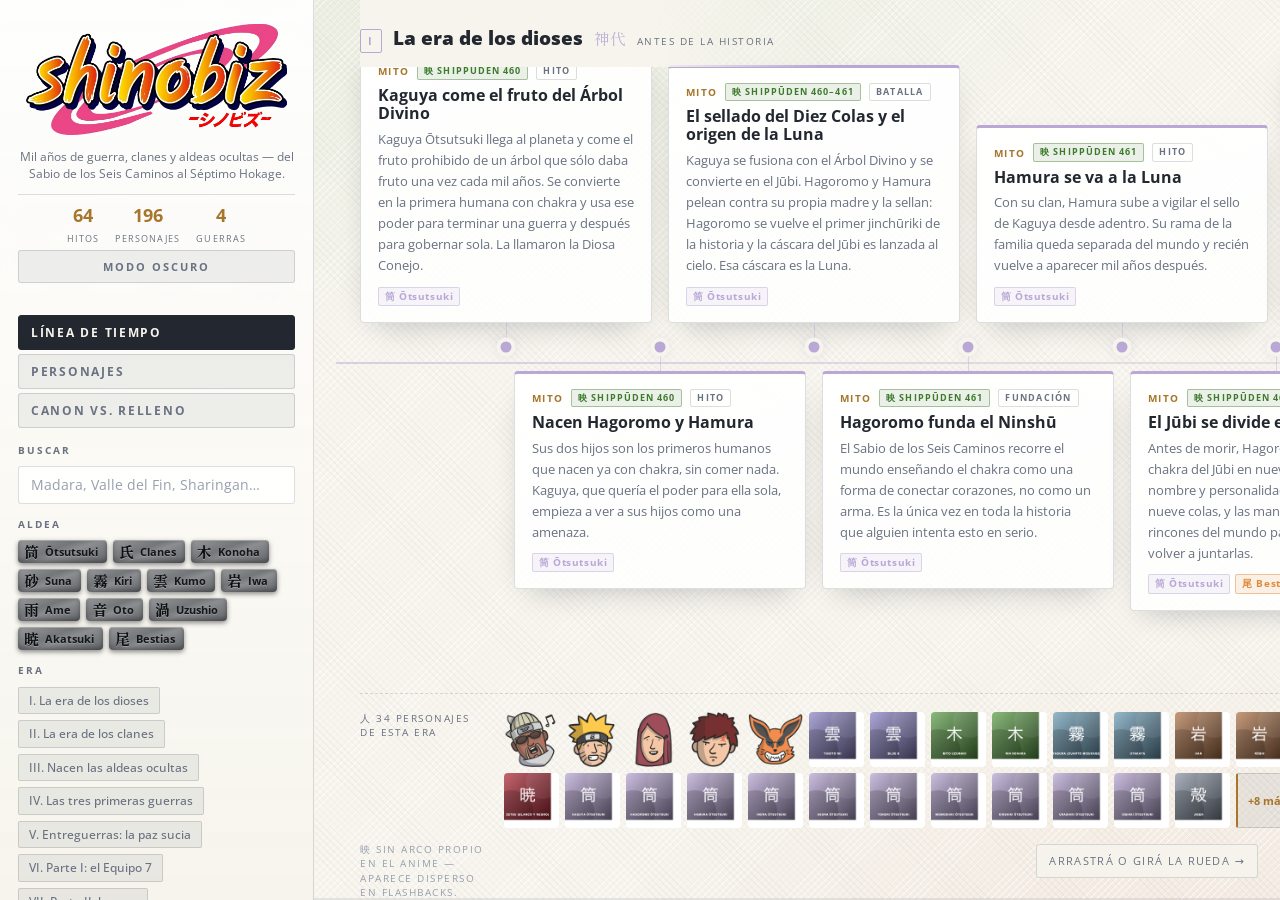
==== commit d5bf7a69: "Add favicon and full README" ====
--- a/shinobiz.html
+++ b/shinobiz.html
@@ -379,6 +379,7 @@
   .track{scroll-behavior:auto}
 }
 </style>
+<link rel="icon" href="logo/Naruto_logo.svg" type="image/svg+xml">
 </head>
 <body>
 
